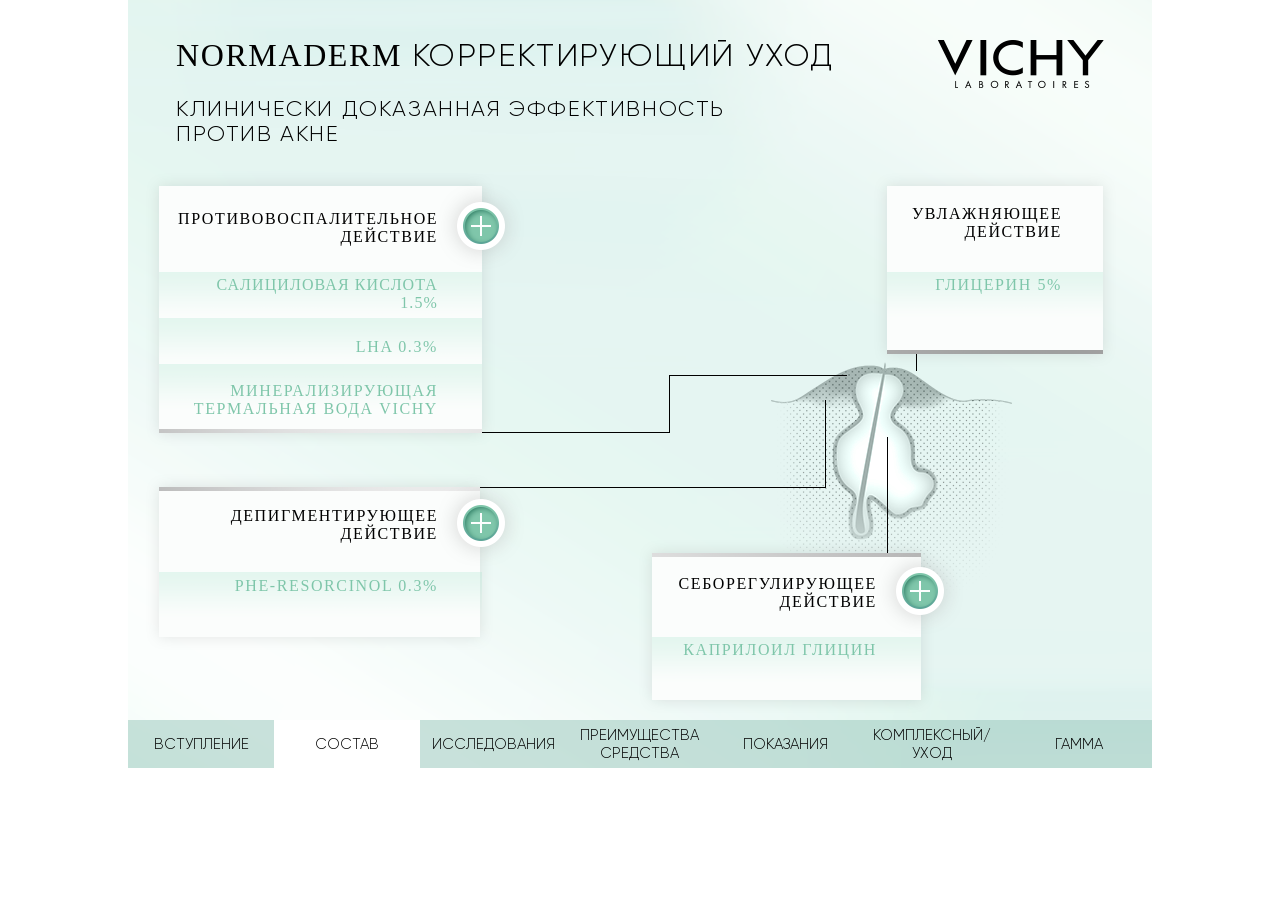
==== 02/index.html @ e15b3926 "slide1 & 2" ====
<!DOCTYPE html>
<html xmlns="http://www.w3.org/1999/xhtml">
<head>
    <meta charset="utf-8"/>
    <!--[if IE]>
    <script src="http://html5shiv.googlecode.com/svn/trunk/html5.js"></script><![endif]-->
    <title></title>
    <link rel="stylesheet" href="../css/style.css" type="text/css" media="screen, projection"/>
    <link rel="stylesheet" href="../css/animate.css" type="text/css" media="screen, projection"/>
    <!--[if lt IE 9]>
    <link href="css/ie8.css" rel="stylesheet" media="all"/> <![endif]-->
    <script type="text/javascript" src="../js/app.js"></script>
    <script type="text/javascript" src="../js/script.js"></script>
    <script type="text/javascript" src="../js/jquery-ui.min.css"></script>
</head>

<body>
<div id="page">
    <div class="main-m">
        <li><a href="javascript:changePage(1)"><span>вступление</span></a></li>
        <li class="ac"><a href="javascript:changePage(2)"><span>состав</span></a></li>
        <li><a href="javascript:changePage(3)"><span>исследования</span></a></li>
        <li><a href="javascript:changePage(4)"><span>преимущества<br>средства</span></a></li>
        <li><a href="javascript:changePage(5)"><span>показания</span></a></li>
        <li><a href="javascript:changePage(6)"><span>комплексный/<br>уход</span></a></li>
        <li><a href="javascript:changePage(7)"><span>гамма</span></a></li>
    </div>
    <div class="bb sld2">
        <div class="text1">
            <p><span class="bold32">NORMADERM </span><span class="light32">КОРРЕКТИРУЮЩИЙ УХОД</span></p>
            <p class="light22">КЛИНИЧЕСКИ ДОКАЗАННАЯ ЭФФЕКТИВНОСТЬ <br>ПРОТИВ АКНЕ​</p>
        </div>

        
        
        <ul class="list1">
            <li class="plus"></li>
            <li class="li1 bold16">ПРОТИВОВОСПАЛИТЕЛЬНОЕ<br>ДЕЙСТВИ​Е</li>
            <li class="li2 bold16 green">САЛИЦИЛОВАЯ КИСЛОТА 1.5%</li>
            <li class="li3 bold16 green">LHA 0.3%</li>
            <li class="li4 bold16 green">МИНЕРАЛИЗИРУЮЩАЯ<br>ТЕРМАЛЬНАЯ ВОДА VICHY</li>
        </ul>
        <div class="popup1">
            <ul class="popup-list">
                <li class="li1 light16">Ингибирует синтез <br>провоспалительных цитокинов​</li>
                <li class="li2 light16">Антибактериальное действие <br>на P.acnes​</li>
                <li class="li3 light16">Снижение продукцию <br>субстанции P​</li>
            </ul>
        </div>

        <ul class="list2">
            <li class="plus"></li>
            <li class="li1 bold16">ДЕПИГМЕНТИРУЮЩЕЕ<br>ДЕЙСТВИЕ</li>
            <li class="li2 bold16 green">PHE-RESORCINOL 0.3%</li>
        </ul>
        <div class="popup2">
            <ul class="popup-list">
                <li class="li1 light16">Ингибирует <br>тирозиназу​</li>
            </ul>
        </div>

        <ul class="list3">
            <li class="plus"></li>
            <li class="li1 bold16">СЕБОРЕГУЛИРУЮЩЕЕ<br>ДЕЙСТВИЕ</li>
            <li class="li2 bold16 green">КАПРИЛОИЛ ГЛИЦИН</li>
        </ul>
        <div class="popup3">
            <ul class="popup-list">
                <li class="li1 light16">Снижает экспрессию <br>5-альфа редуктазы</li>
            </ul>
        </div>

        <ul class="list4">
            <li class="li1 bold16">УВЛАЖНЯЮЩЕЕ<br>ДЕЙСТВИЕ​</li>
            <li class="li2 bold16 green">Глицерин 5%​</li>
        </ul>
    </div>
</div>
</body>
</html>
---- css/style.css ----
@charset "UTF-8";
html,
body,
div,
span,
applet,
object,
iframe,
h1,
h2,
h3,
h4,
h5,
h6,
p,
blockquote,
pre,
a,
abbr,
acronym,
address,
big,
cite,
code,
del,
dfn,
em,
img,
ins,
kbd,
q,
s,
samp,
small,
strike,
strong,
sub,
sup,
tt,
var,
b,
u,
i,
center,
dl,
dt,
dd,
ol,
ul,
li,
fieldset,
form,
label,
legend,
table,
caption,
tbody,
tfoot,
thead,
tr,
th,
td,
article,
aside,
canvas,
details,
embed,
figure,
figcaption,
footer,
header,
hgroup,
menu,
nav,
output,
ruby,
section,
summary,
time,
mark,
audio,
video {
  margin: 0;
  padding: 0;
  border: 0;
  vertical-align: baseline;
}
body,
html {
  height: 100%;
}
body a,
html a {
  text-decoration: none;
}
body input,
html input {
  -webkit-appearance: none;
}
img,
fieldset,
a img {
  border: none;
}
input[type="submit"],
button {
  cursor: pointer;
}
input[type="submit"]::-moz-focus-inner,
button::-moz-focus-inner {
  padding: 0;
  border: 0;
}
textarea {
  overflow: auto;
}
input,
button {
  margin: 0;
  padding: 0;
  border: 0;
}
input,
textarea,
select,
button,
h1,
h2,
h3,
h4,
h5,
h6,
a,
span,
a:focus {
  outline: none;
}
div {
  outline: none !important;
}
* {
  outline: none !important;
}
ul,
ol {
  list-style-type: none;
}
img {
  vertical-align: top;
}
li {
  list-style: none;
}
@media only screen and (min-device-width: 320px) and (max-device-width: 480px) {
  * {
    -webkit-text-size-adjust: none;
  }
}
table {
  border-spacing: 0;
  border-collapse: collapse;
  width: 100%;
}
.clear {
  clear: both;
}
@font-face {
  font-family: Gilroy;
  src: url("../shared/Gilroy-ExtraBold.eot");
  src: url("../shared/Gilroy-ExtraBold.eot?#iefix") format("embedded-opentype"), url("../shared/Gilroy-ExtraBold.woff") format("woff"), url("../shared/Gilroy-ExtraBold.ttf") format("truetype");
  font-weight: normal;
  font-style: normal;
  font-weight: 700;
}
@font-face {
  font-family: Gilroy;
  src: url("../shared/Gilroy-Light.eot");
  src: url("../shared/Gilroy-Light.eot?#iefix") format("embedded-opentype"), url("../shared/Gilroy-Light.woff") format("woff"), url("../shared/Gilroy-Light.ttf") format("truetype");
  font-weight: normal;
  font-style: normal;
  font-weight: 300;
}
body {
  font-family: Gilroy;
}
* {
  -webkit-backface-visibility: hidden;
  -webkit-tap-highlight-color: transparent;
}
#page {
  width: 1024px;
  height: 768px;
  margin: auto;
  position: relative;
  overflow: hidden;
}
.bb {
  position: absolute;
  top: 0;
  left: 0;
  width: 100%;
  height: 100%;
}
.bd,
.sld2 .mp2 .tt1,
.sld2 .mp8 .tt1,
.sld3 .mp1 .t1,
.sld3 .mp2 .t1,
.sld3 .mp3 .t1 {
  border-top: 1px solid #95d0f3;
  border-bottom: 1px solid #95d0f3;
  margin-top: -1px;
}
.main-m {
  position: absolute;
  bottom: 0;
  left: 0;
  right: 0;
  z-index: 1;
  background: rgba(149, 197, 185, 0.5);
  height: 48px;
  *zoom: 1;
}
.main-m:after {
  content: " ";
  display: table;
  clear: both;
}
.main-m li {
  float: left;
  width: 14.28%;
  text-align: center;
}
.main-m li:last-child {
  overflow: hidden;
  width: auto;
  float: none;
}
.main-m li a {
  display: block;
  color: #000000;
  font-family: Gilroy;
  font-size: 15px;
  font-weight: 300;
  text-transform: uppercase;
}
.main-m li a span {
  display: table-cell;
  width: 170px;
  vertical-align: middle;
  height: 48px;
}
.main-m li.ac a {
  background: #ffffff;
}
.bold48 {
  font-size: 48px;
  font-family: "Gilroy ExtraBold";
  letter-spacing: 7px;
}
.bold16 {
  font-size: 16px;
  font-family: "Gilroy ExtraBold";
}
.bold32 {
  font-size: 32px;
  font-family: "Gilroy ExtraBold";
}
.bold24 {
  font-size: 24px;
  font-family: "Gilroy ExtraBold";
}
.bold14 {
  font-size: 14px;
  font-family: "Gilroy ExtraBold";
}
.light18 {
  font-size: 18px;
}
.light20 {
  font-size: 20px;
}
.light22 {
  font-size: 22px;
}
.light24 {
  font-size: 24px;
}
.light28 {
  font-size: 28px;
}
.light32 {
  font-size: 32px;
}
.green {
  color: #7fc6aa;
}

.sld1 {
  background-image: url("../images/1/bg.jpg");
  }

  .sld1 .text1 {
    position: absolute;
    top: 455px;
    left: 518px;
  }
  .sld1 .text1 .light24 {
    margin-top: -6px;
    letter-spacing: 0.1em;
  }
  .sld1 .text1 .light20 {
    margin-top: 29px;
  }
  .sld1 .plus {
    background-image: url("../images/1/plus.png");
    height: 64px;
    width: 64px;
    cursor: pointer;
    position: absolute;
    top: 543px;
    left: 437px;
  }
  .sld1 .s1 {
    display: none;
    background-image: url("../images/1/bg2.jpg");
    z-index: 2;
    height: 100%;
    width: 100%;
    top: 0;
    left: 0;
  }
  .sld1 .s1 input[type=range] {
    position: relative;
    margin-left: 550px;
    margin-top: 380px;
    -webkit-appearance: none;
    width: 570px;
    border-radius: 30px;
    -webkit-transform: rotate(-90deg);
    -moz-transform: rotate(-90deg);
    transform: rotate(-90deg);
    overflow: hidden;
    background-image: linear-gradient(to left, #ffffff 0%, #ffffff 50%, #7cc7b6 60%, #7cc7b6 100%);
  }
  .sld1 .s1 input[type=range]:focus {
    outline: none;
  }
  .sld1 .s1 input[type=range]::-webkit-slider-runnable-track {
    width: 100%;
    height: 39px;
    cursor: pointer;
    box-shadow: 0px 0px 0px #000000;
    border-radius: 30px;
    border: 2px solid #bce3d8;
    box-shadow: 0 0 15px rgba(0, 0, 0, 0.2) inset;
  }
  .sld1 .s1 input[type=range]::-webkit-slider-thumb {
    position: relative;
    z-index: 10;
    /* box-shadow: 0 0 3px rgba(0, 0, 0, 0.4);
    border: 2px solid #bdbdbd; */
    height: 40px;
    width: 40px;
    border-radius: 25px;
    cursor: pointer;
    -webkit-appearance: none;
    margin-top: -2px;
    background-image: url('../images/1/handle.png');
    /* background: -moz-radial-gradient(center, ellipse cover, #ecd3c2 15%, #deae83 55%, #b77845 100%);
    background: -webkit-radial-gradient(center, ellipse cover, #ecd3c2 15%, #deae83 55%, #b77845 100%);
    background: radial-gradient(ellipse at center, #ecd3c2 15%, #deae83 55%, #deae83 100%); */
  }
  .sld1 .s1 .light18 {
    position: absolute;
    top: 90px;
    left: 50px;
    letter-spacing: 0.08em;
  }
  .sld1 .s1 .title1 {
    position: absolute;
    top: 100px;
    left: 50px;
    text-transform: uppercase;
  }
  .sld1 .s1 .title2 {
    display: none;
    position: absolute;
    top: 42px;
    left: 50px;
    letter-spacing: 0.08em;
  }
  .sld1 .s1 .title2 .light18 {
    position: static;
    margin: 0;
    margin-top: 12px;
  }
  .sld1 .s1 .list {
    position: absolute;
    top: 240px;
    left: 65px;
    width: 270px;
    text-transform: uppercase;
  }
  .sld1 .s1 .list .li1 {
    position: absolute;
    top: 5px;
    left: 0;
  }
  .sld1 .s1 .list .li2 {
    position: absolute;
    top: 165px;
    left: 0;
  }
  .sld1 .s1 .list .li3 {
    position: absolute;
    top: 345px;
    left: 0;
  }
  .sld1 .s1 .x {
    background-image: url("../images/1/x.png");
    height: 101px;
    width: 100px;
    cursor: pointer;
    top: 88px;
    right: 20px;
    position: absolute;
  }

  .sld1 .s1 .scale {
    position: absolute;
    top: 128px;
    right: 139px;
    width: 74px;
    height: 535px;
    background-image: url('../images/1/scale.png');
  }

  .sld1 .s1 .lotion {
    display: none;
    position: absolute;
    bottom: 0;
    right: 0;
    width: 454px;
    height: 600px;
    background-image: url('../images/1/lotion.png');
  }

.sld2 {
  background-image: url("../images/2/bg.jpg");
  position: relative;
  letter-spacing: 0.1em;
  }

  .sld2 .text1 {
    position: absolute;
    top: 37px;
    left: 48px;
  }
  .sld2 .text1 .light22 {
    margin-top: 22px;
  }
  .sld2 ul {
    position: absolute;
    z-index: 1;
  }
  .sld2 ul > li {
    text-align: right;
    text-transform: uppercase;
  }
  .sld2 .list1 {
    top: 210px;
    left: 50px;
    width: 260px;
  }
  .sld2 .list1 .li2 {
    margin-top: 30px;
    letter-spacing: 1.1px;
  }
  .sld2 .list1 .li3 {
    margin-top: 26px;
  }
  .sld2 .list1 .li4 {
    margin-top: 26px;
  }
  .sld2 .plus {
    position: absolute;
    width: 92px;
    height: 92px;
    background-image: url('../images/2/plus.png');
    top: -30px;
    right: -89px;
    cursor: pointer;
  }
  .sld2 .popup1 {
    display: none;
    position: absolute;
    top: 173px;
    left: 18px;
    width: 701px;
    height: 273px;
    z-index: 0;
    background-image: url('../images/2/popup1.png');
  }
  .sld2 .popup-list {
    position: absolute;
    letter-spacing: 0;
  }
  .sld2 .popup-list > li {
    text-transform: none;
    text-align: left;
  }
  .sld2 .popup1 .popup-list {
    top: 102px;
    right: 155px;
  }
  .sld2 .popup1 .popup-list .li1 {
    margin-bottom: 8px;
  }
  .sld2 .popup1 .popup-list .li2 {
    margin-bottom: 8px;
  }
  .sld2 .list2 {
    top: 507px;
    left: 50px;
    width: 260px;
  }
  .sld2 .list2 .li2 {
    margin-top: 34px;
  }
  .sld2 .popup2 {
    display: none;
    position: absolute;
    top: 475px;
    left: 18px;
    width: 497px;
    height: 176px;
    z-index: 0;
    background-image: url('../images/2/popup2.png');
  }
  .sld2 .popup2 .popup-list {
    position: absolute;
    top: 102px;
    right: 100px;
  }
  .sld2 .list3 {
    top: 575px;
    right: 275px;
    width: 235px;
  }
  .sld2 .list3 .li1 {
    margin-bottom: 30px;
  }
  .sld2 .popup3 {
    display: none;
    position: absolute;
    top: 540px;
    right: 19px;
    width: 494px;
    height: 173px;
    z-index: 0;
    background-image: url('../images/2/popup3.png');
  }
  .sld2 .popup3 .popup-list {
    position: absolute;
    top: 102px;
    right: 74px;
  }
  .sld2 .list4 {
    top: 205px;
    right: 90px;
  }
  .sld2 .list4 .li1 {
    margin-bottom: 35px;
  }
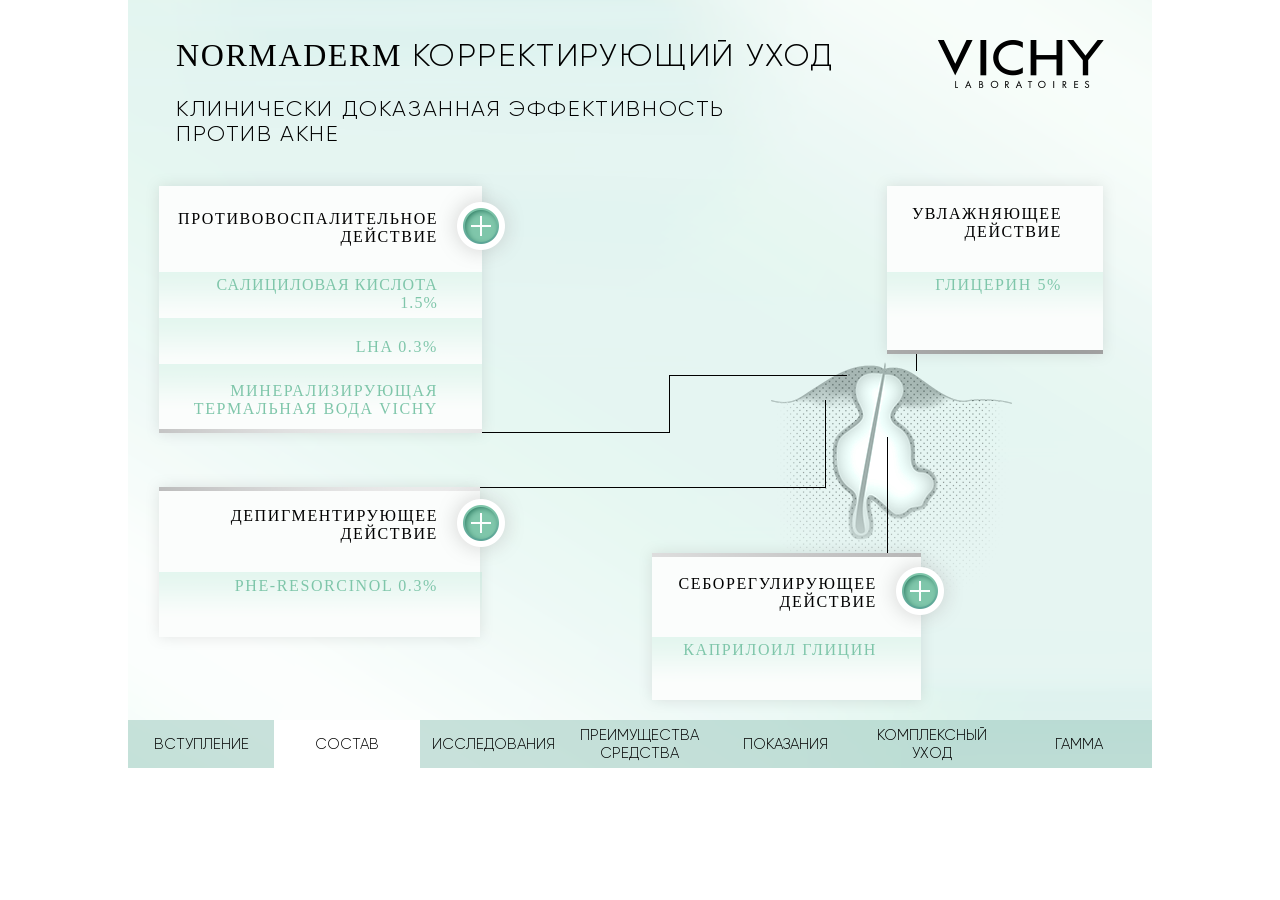
==== commit 5c47e0fb: "ready" ====
--- a/02/index.html
+++ b/02/index.html
@@ -2,16 +2,11 @@
 <html xmlns="http://www.w3.org/1999/xhtml">
 <head>
     <meta charset="utf-8"/>
-    <!--[if IE]>
-    <script src="http://html5shiv.googlecode.com/svn/trunk/html5.js"></script><![endif]-->
     <title></title>
     <link rel="stylesheet" href="../css/style.css" type="text/css" media="screen, projection"/>
     <link rel="stylesheet" href="../css/animate.css" type="text/css" media="screen, projection"/>
-    <!--[if lt IE 9]>
-    <link href="css/ie8.css" rel="stylesheet" media="all"/> <![endif]-->
     <script type="text/javascript" src="../js/app.js"></script>
     <script type="text/javascript" src="../js/script.js"></script>
-    <script type="text/javascript" src="../js/jquery-ui.min.css"></script>
 </head>
 
 <body>
@@ -22,7 +17,7 @@
         <li><a href="javascript:changePage(3)"><span>исследования</span></a></li>
         <li><a href="javascript:changePage(4)"><span>преимущества<br>средства</span></a></li>
         <li><a href="javascript:changePage(5)"><span>показания</span></a></li>
-        <li><a href="javascript:changePage(6)"><span>комплексный/<br>уход</span></a></li>
+        <li><a href="javascript:changePage(6)"><span>комплексный<br>уход</span></a></li>
         <li><a href="javascript:changePage(7)"><span>гамма</span></a></li>
     </div>
     <div class="bb sld2">
--- a/css/style.css
+++ b/css/style.css
@@ -201,16 +201,6 @@
   width: 100%;
   height: 100%;
 }
-.bd,
-.sld2 .mp2 .tt1,
-.sld2 .mp8 .tt1,
-.sld3 .mp1 .t1,
-.sld3 .mp2 .t1,
-.sld3 .mp3 .t1 {
-  border-top: 1px solid #95d0f3;
-  border-bottom: 1px solid #95d0f3;
-  margin-top: -1px;
-}
 .main-m {
   position: absolute;
   bottom: 0;
@@ -253,15 +243,14 @@
 .main-m li.ac a {
   background: #ffffff;
 }
-.bold48 {
-  font-size: 48px;
-  font-family: "Gilroy ExtraBold";
-  letter-spacing: 7px;
-}
 .bold16 {
   font-size: 16px;
   font-family: "Gilroy ExtraBold";
 }
+.bold18 {
+  font-size: 18px;
+  font-family: "Gilroy ExtraBold";
+}
 .bold32 {
   font-size: 32px;
   font-family: "Gilroy ExtraBold";
@@ -274,6 +263,13 @@
   font-size: 14px;
   font-family: "Gilroy ExtraBold";
 }
+.bold22 {
+  font-size: 22px;
+  font-family: "Gilroy ExtraBold";
+}
+.light16 {
+  font-size: 16px;
+}
 .light18 {
   font-size: 18px;
 }
@@ -295,6 +291,28 @@
 .green {
   color: #7fc6aa;
 }
+.violet {
+  color: #959595;
+}
+.grey {
+  color: #74c3b0;
+}
+.blue {
+  color: #007982;
+}
+.l-gold {
+  color: #f4c087;
+}
+.x,
+.pr-x {
+  height: 101px;
+  width: 100px;
+  cursor: pointer;
+}
+.arrow {
+  font-size: 32px;
+  color: #007982;
+}
 
 .sld1 {
   background-image: url("../images/1/bg.jpg");
@@ -304,13 +322,16 @@
     position: absolute;
     top: 455px;
     left: 518px;
+    text-transform: uppercase;
   }
   .sld1 .text1 .light24 {
     margin-top: -6px;
     letter-spacing: 0.1em;
   }
   .sld1 .text1 .light20 {
-    margin-top: 29px;
+    margin-top: 25px;
+    white-space: nowrap;
+    text-transform: none;
   }
   .sld1 .plus {
     background-image: url("../images/1/plus.png");
@@ -358,8 +379,6 @@
   .sld1 .s1 input[type=range]::-webkit-slider-thumb {
     position: relative;
     z-index: 10;
-    /* box-shadow: 0 0 3px rgba(0, 0, 0, 0.4);
-    border: 2px solid #bdbdbd; */
     height: 40px;
     width: 40px;
     border-radius: 25px;
@@ -367,9 +386,6 @@
     -webkit-appearance: none;
     margin-top: -2px;
     background-image: url('../images/1/handle.png');
-    /* background: -moz-radial-gradient(center, ellipse cover, #ecd3c2 15%, #deae83 55%, #b77845 100%);
-    background: -webkit-radial-gradient(center, ellipse cover, #ecd3c2 15%, #deae83 55%, #b77845 100%);
-    background: radial-gradient(ellipse at center, #ecd3c2 15%, #deae83 55%, #deae83 100%); */
   }
   .sld1 .s1 .light18 {
     position: absolute;
@@ -456,6 +472,7 @@
     position: absolute;
     top: 37px;
     left: 48px;
+    text-transform: uppercase;
   }
   .sld2 .text1 .light22 {
     margin-top: 22px;
@@ -572,4 +589,2246 @@
   }
   .sld2 .list4 .li1 {
     margin-bottom: 35px;
-  }+  }
+
+.sld3 .s0 {
+  position: relative;
+  width: 100%;
+  height: 100%;
+  background-image: url('../images/3/bg1.jpg');
+}
+
+  .sld3 .text1,
+  .sld4 .text1,
+  .sld5 .text1,
+  .sld6 .text1,
+  .sld7 .text1 {
+    position: absolute;
+    top: 37px;
+    left: 48px;
+    text-transform: uppercase;
+    letter-spacing: 0.1em;
+  }
+  .sld3 .s0 .text1 .light22,
+  .sld3 .s1 .text1 .light22,
+  .sld3 .s1-1 .text1 .light22,
+  .sld3 .s2 .text1 .light22,
+  .sld3 .s2-1 .text1 .light22,
+  .sld3 .s3 .text1 .light22,
+  .sld3 .s3-1 .text1 .light22,
+  .sld3 .s3-2 .text1 .light22,
+  .sld3 .s3-3 .text1 .light22,
+  .sld3 .s3-4 .text1 .light22,
+  .sld3 .s4 .text1 .light22,
+  .sld4 .s0 .text1 .light22,
+  .sld5 .s0 .text1 .light22,
+  .sld6 .text1 .light22,
+  .sld7 .text1 .light22 {
+    color: #565656;
+  }
+  
+  .sld3 .s0 .text1 .light22,
+  .sld3 .s3 .text1 .light22,
+  .sld3 .s3-1 .text1 .light22,
+  .sld3 .s3-2 .text1 .light22,
+  .sld3 .s3-3 .text1 .light22,
+  .sld3 .s3-4 .text1 .light22,
+  .sld3 .s4 .text1 .light22,
+  .sld3 .s5 .text1 .light22,
+  .sld4 .s0 .text1 .light22,
+  .sld5 .s0 .text1 .light22,
+  .sld6 .s0 .text1 .light22,
+  .sld7 .s0 .text1 .light22 {
+    margin-top: 16px;
+  }
+  .sld3 .s0 .button {
+    position: absolute;
+    top: 180px;
+    width: 439px;
+    height: 90px;
+    text-transform: uppercase;
+    text-align: center;
+    vertical-align: middle;
+    background-image: url('../images/3/white-btn.png');
+    cursor: pointer;
+  }
+  .sld3 .s0 .button .bold22 {
+    margin-top: 32px;
+  }
+  .sld3 .s0 .button-c {
+    left: 35px;
+  }
+  .sld3 .s0 .button-m {
+    left: 508px;
+  }
+  .sld3 .s0 .block {
+    position: absolute;
+    text-align: center;
+  }
+  .sld3 .s0 .block .title {
+    letter-spacing: 0.1em;
+    text-transform: uppercase;
+  }
+  .sld3 .s0 .block .bl-item {
+    position: absolute;
+    top: 55px;
+    font-size: 12px;
+    width: 130px;
+  }
+  .sld3 .s0 .block .bl-item .plus{
+    position: absolute;
+    top: 80px;
+    left: 37px;
+    width: 52px;
+    height: 52px;
+    background-image: url('../images/3/plus.png');
+    cursor: pointer;
+  }
+  .sld3 .s0 .block-1 {
+    top: 285px;
+    left: 115px;
+  }
+  .sld3 .s0 .block .bl-item-left{
+    left: 3px;
+  }
+  .sld3 .s0 .block .bl-item-right{
+    right: 12px;
+  }
+  .sld3 .s0 .block .bl-item-center{
+    top: 52px;
+    left: 76px;
+  }
+  .sld3 .s0 .block-2 {
+    top: 495px;
+    left: 115px;
+  }
+  .sld3 .s0 .block-3 {
+    top: 285px;
+    left: 600px;
+  }
+  .sld3 .s0 .block-3 .bl-item .plus {
+    top: -8px;
+    left: 20px;
+  }
+  .sld3 .s0 .lotion {
+    /* display: none; */
+    position: absolute;
+    bottom: 0;
+    right: 120px;
+    width: 357px;
+    height: 383px;
+    background-image: url('../images/3/lotion.png');
+    animation-duration: 1.5s;
+  }
+
+
+  .sld3 .s1 {
+    display: none;
+    background-image: url('../images/3/bg2.jpg');
+  }
+
+  .sld3 .s1 .button,
+  .sld3 .s2 .button {
+    position: absolute;
+    top: 180px;
+    width: 488px;
+    height: 98px;
+    text-transform: uppercase;
+    text-align: center;
+    letter-spacing: 0.05em;
+    cursor: pointer;
+  }
+  .sld3 .s1 .button .light18,
+  .sld3 .s2 .button .light18 {
+    margin-top: 38px;
+  }
+  .sld3 .s1 .button-on {
+    left: 34px;
+    background-image: url('../images/3/btn-on.png');
+  }
+  .sld3 .s1 .button-off {
+    left: 500px;
+    background-image: url('../images/3/btn-off.png');
+  }
+  .sld3 .s1 .x,
+  .sld3 .s2 .x {
+    position: absolute;
+    top: 90px;
+    right: 20px;
+    width: 100px;
+    height: 101px;
+    background-image: url('../images/3/x.png');
+    cursor: pointer;
+  }
+  .sld3 .s1 .scale,
+  .sld3 .s2 .scale {
+    position: absolute;
+    top: 285px;
+    left: 78px;
+    width: 898px;
+    height: 349px;
+    background-image: url('../images/3/scale.png');
+  }
+  .sld3 .s1 .scale-sub,
+  .sld3 .s2 .scale-sub {
+    position: absolute;
+    left: -20px;
+    top: 445px;
+    transform: rotate(-90deg);
+  }
+  .sld3 .s1 .scale-sub {
+    left: -32px;
+  }
+  .sld3 .s1 .graph,
+  .sld3 .s2 .graph {
+    position: absolute;
+    top: 337px;
+    width: 220px;
+    height: 326px;
+  }
+  .sld3 .s1 .graph .rect-full,
+  .sld3 .s2 .graph .rect-full {
+    position: absolute;
+    top: 0;
+    left: 0;
+    width: 58px;
+    height: 288px;
+  }
+  .sld3 .s1 .graph .gr-item,
+  .sld3 .s2 .graph .gr-item {
+    position: absolute;
+    top: 0;
+    left: 67px;
+    width: 58px;
+    height: 100%;
+  }
+  .sld3 .s1 .graph .col,
+  .sld3 .s2 .graph .col {
+    position: absolute;
+    top: 0;
+    left: 0;
+    width: 15px;
+    margin-left: 21px;
+    background-size: 100% 100%;
+    
+  }
+  .sld3 .s1 .graph .gr-item .col-e,
+  .sld3 .s2 .graph .gr-item .col-e,
+  .sld3 .s3-1 .table .graph .gr-item .col-e {
+    height: 0px;
+  }
+  .sld3 .s1 .graph .rect,
+  .sld3 .s2 .graph .rect {
+    position: absolute;
+    bottom: 38px;
+    left: 0;
+    width: 58px;
+    background-size: 100% 100%;
+  }
+  .sld3 .s1 .graph .gr-item .rect-f,
+  .sld3 .s2 .graph .gr-item .rect-f {
+    height: 288px;
+  }
+  .sld3 .s1 .graph .number,
+  .sld3 .s2 .graph .number {
+    position: absolute;
+    font-size: 56px;
+  }
+  .sld3 .s1 .graph .number span,
+  .sld3 .s2 .graph .number span {
+    font-size: 32px;
+  }
+  .sld3 .s1 .graph .subtitle,
+  .sld3 .s2 .graph .subtitle {
+    position: absolute;
+    bottom: 0;
+    left: 30px;
+  }
+  .sld3 .s1 .graph-1,
+  .sld3 .s2 .graph-1 {
+    left: 187px;
+  }
+  .sld3 .s1 .graph-1 .rect-full,
+  .sld3 .s2 .graph-1 .rect-full {
+    background-image: url('../images/3/rect-violet.png');
+  }
+  .sld3 .s1 .graph-1 .col-1 {
+    height: 193px;
+    transition: 1s;
+    background-image: url('../images/3/col-violet.png');
+  }
+  .sld3 .s1 .graph-1 .rect-1 {
+    height: 95px;
+    transition: 1s;
+    background-image: url('../images/3/rect-violet.png');
+  }
+  .sld3 .s1 .graph-1 .number {
+    top: 63px;
+    right: 0;
+  }
+  .sld3 .s1 .graph-2,
+  .sld3 .s2 .graph-2 {
+    left: 480px;
+  }
+  .sld3 .s1 .graph-2 .rect-full,
+  .sld3 .s2 .graph-2 .rect-full {
+    background-image: url('../images/3/rect-grey.png');
+  }
+  .sld3 .s1 .graph-2 .col-2 {
+    height: 215px;
+    transition: 1s;
+    background-image: url('../images/3/col-grey.png');
+  }
+  .sld3 .s1 .graph-2 .rect-2 {
+    height: 73px;
+    transition: 1s;
+    background-image: url('../images/3/rect-grey.png');
+  }
+  .sld3 .s1 .graph-2 .number {
+    top: 75px;
+    right: 12px;
+  }
+  .sld3 .s1 .graph-3,
+  .sld3 .s2 .graph-3 {
+    left: 732px;
+  }
+  .sld3 .s1 .graph-3 .rect-full,
+  .sld3 .s2 .graph-3 .rect-full {
+    background-image: url('../images/3/rect-blue.png');
+  }
+  .sld3 .s1 .graph-3 .col-3 {
+    height: 203px;
+    transition: 1s;
+    background-image: url('../images/3/col-blue.png');
+  }
+  .sld3 .s1 .graph-3 .rect-3 {
+    height: 85px;
+    transition: 1s;
+    background-image: url('../images/3/rect-blue.png');
+  }
+  .sld3 .s1 .graph-3 .number {
+    top: 74px;
+    right: 10px;
+  }
+  .sld3 .p {
+    position: absolute;
+    top: 256px;
+    right: 18px;
+    width: 100px;
+    height: 101px;
+    background-image: url('../images/3/p.png');
+    z-index: 2;
+    cursor: pointer;
+  }
+  .sld3 .loupe {
+    position: absolute;
+    top: 300px;
+    right: 70px;
+    width: 522px;
+    height: 340px;
+    border: 2px solid #74c3b0;
+    z-index: 1;
+  }
+  .sld3 .sub {
+    position: absolute;
+    top: 605px;
+    left: 875px;
+  }
+
+  .sld3 .protocol {
+    display: none;
+    position: absolute;
+    left: 0;
+    top: 0;
+    width: 100%;
+    height: 720px;
+    z-index: 100;
+    background-color: rgba(255, 255, 255, 0.6);
+  }
+  .sld3 .protocol .popup {
+    position: absolute;
+    left: 48px;
+    top: 97px;
+    width: 928px;
+    height: 599px;
+    background-image: url('../images/3/bgp.png');
+  }
+  .sld3 .protocol .text1 {
+    color: #707a78;
+  }
+  .sld3 .protocol .text2 {
+    position: absolute;
+    top: 18px;
+    left: 24px;
+  }
+  .sld3 .protocol .text2 .title {
+    margin-bottom: 35px;
+  }
+  .sld3 .protocol .text2 .row {
+    margin-bottom: 8px;
+  }
+  .sld3 .protocol .group {
+    position: absolute;
+    left: 80px;
+    width: 725px;
+    height: 103px;
+  }
+  .sld3 .protocol .group .name {
+    letter-spacing: 0.1em;
+  }
+  .sld3 .protocol .group .meds {
+    position: absolute;
+    top: 2px;
+    left: 160px;
+  }
+  .sld3 .protocol .group .meds-2 {
+    top: 35px;
+  }
+  .sld3 .protocol .group .time {
+    position: absolute;
+    font-size: 14px;
+    white-space: nowrap;
+    top: 2px;
+    left: 570px;
+  }
+  .sld3 .protocol .group .time-2 {
+    top: 35px;
+  }
+  .sld3 .protocol .group-a {
+    top: 293px;
+  }
+  .sld3 .protocol .group-b {
+    top: 397px;
+  }
+  .sld3 .protocol .group-c {
+    top: 500px;
+  }
+  .sld3 .protocol .pr-x {
+    position: absolute;
+    top: -10px;
+    right: 0px;
+    background-image: url("../images/3/x.png");
+  }
+  .sld3 .protocol .bottle {
+    position: absolute;
+    top: -6px;
+    right: -75px;
+    width: 26px;
+    height: 88px;
+    background-image: url('../images/3/bottle.png');
+  }
+
+
+  .sld3 .s2 {
+    display: none;
+    background-image: url('../images/3/bg2-2.jpg');
+  }
+  .sld3 .s2 .button-off {
+    left: 34px;
+    background-image: url('../images/3/btn-off.png');
+  }
+  .sld3 .s2 .button-on {
+    left: 500px;
+    background-image: url('../images/3/btn-on.png');
+  }
+  .sld3 .s2 .graph-1 {
+    top: 383px;
+    height: 280px;
+  }
+  .sld3 .s2 .graph-1 .col-1 {
+    height: 122px;
+    transition: 1s;
+    background-image: url('../images/3/col-violet.png');
+  }
+  .sld3 .s2 .graph-1 .rect-full {
+    height: 242px;
+  }
+  .sld3 .s2 .graph-1 .gr-item .rect-f {
+    height: 244px;
+  }
+  .sld3 .s2 .graph-1 .rect-1 {
+    height: 121px;
+    transition: 1s;
+    background-image: url('../images/3/rect-violet.png');
+  }
+  .sld3 .s2 .graph-1 .number {
+    top: 27px;
+    right: 0;
+  }
+  .sld3 .s2 .graph-2 .col-2 {
+    height: 192px;
+    transition: 1s;
+    background-image: url('../images/3/col-grey.png');
+  }
+  .sld3 .s2 .graph-2 .rect-2 {
+    height: 96px;
+    transition: 1s;
+    background-image: url('../images/3/rect-grey.png');
+  }
+  .sld3 .s2 .graph-2 .number {
+    top: 66px;
+    right: 4px;
+  }
+  .sld3 .s2 .graph-3 .col-3 {
+    height: 179px;
+    transition: 1s;
+    background-image: url('../images/3/col-blue.png');
+  }
+  .sld3 .s2 .graph-3 .rect-3 {
+    height: 109px;
+    transition: 1s;
+    background-image: url('../images/3/rect-blue.png');
+  }
+  .sld3 .s2 .graph-3 .number {
+    top: 64px;
+    right: 2px;
+  }
+
+  .sld3 .s3 {
+    display: none;
+    background-image: url('../images/3/bg3.jpg');
+  } 
+  .sld3 .s3 .block {
+    position: absolute;
+    left: 48px;
+    width: 928px;
+    height: 62px;
+  }
+  .sld3 .s3 .arrow {
+    position: absolute;
+    top: 12px;
+    left: 20px;
+  }
+  .sld3 .s3 .ttl {
+    position: absolute;
+    top: 20px;
+    left: 60px;
+  }
+  .sld3 .s3 .descr {
+    position: absolute;
+    top: 22px;
+    left: 380px;
+  }
+  .sld3 .s3 .plus {
+    position: absolute;
+    top: -15px;
+    right: -21px;
+    width: 92px;
+    height: 92px;
+    background-image: url('../images/3/plus-inv.png');
+    cursor: pointer;
+  }
+  .sld3 .s3 .block-1 {
+    top: 317px;
+  }
+  .sld3 .s3 .block-2 {
+    top: 389px;
+  }
+  .sld3 .s3 .block-3 {
+    top: 461px;
+  }
+  .sld3 .s3 .x,
+  .sld3 .s3-1 .x,
+  .sld3 .s3-2 .x,
+  .sld3 .s3-3 .x {
+    position: absolute;
+    top: 155px;
+    right: 24px;
+    background-image: url("../images/3/x.png");
+  }
+  .sld3 .s3 .p {
+    top: 605px;
+    right: 21px;
+  }
+
+
+  .sld3 .s3-1 {
+    display: none;
+    background-image: url('../images/3/bg3-1.jpg');
+  }
+  .sld3 .s3-1 .head {
+    position: absolute;
+    top: 215px;
+    left: 0;
+    width: 100%;
+    height: 20px;
+  }
+  .sld3 .s3-1 .title {
+    position: absolute;
+    top: 0;
+  }
+  .sld3 .s3-1 .title-1 {
+    left: 235px;
+  }
+  .sld3 .s3-1 .title-2 {
+    left: 660px;
+  }
+  .sld3 .s3-1 .table {
+    position: absolute;
+    top: 255px;
+  }
+  .sld3 .s3-1 .table-left {
+    left: 48px;
+    width: 455px;
+    height: 349px;
+    background-image: url('../images/3/scale1.png');
+  }
+  .sld3 .s3-1 .table-right {
+    left: 505px;
+    width: 467px;
+    height: 343px;
+    background-image: url('../images/3/scale2.png');
+  }
+  .sld3 .s3-1 .table .graph {
+    position: absolute;
+    top: 3px;
+    width: 105px;
+    height: 100%;
+  }
+  .sld3 .s3-1 .table-left .graph-1 {
+    left: 52px;
+  }
+  .sld3 .s3-1 .table-left .graph-2 {
+    left: 169px;
+  }
+  .sld3 .s3-1 .table-left .graph-3 {
+    left: 284px;
+  }
+  .sld3 .s3-1 .graph .gr-item {
+    position: absolute;
+    bottom: 20px;
+    width: 32px;
+    height: 100%;
+  }
+  .sld3 .s3-1 .graph .gr-item-0,
+  .sld3 .s3-1 .graph .gr-item-2,
+  .sld3 .s3-1 .graph .gr-item-4 {
+    left: 0;
+  }
+  .sld3 .s3-1 .graph .gr-item-1,
+  .sld3 .s3-1 .graph .gr-item-3,
+  .sld3 .s3-1 .graph .gr-item-5 {
+    left: 55px;
+  }
+  .sld3 .s3-1 .table .graph .rect {
+    position: absolute;
+    bottom: 0;
+    left: 0;
+    width: 32px;
+    background-size: 100% 100%;
+  }
+  .sld3 .s3-1 .table .graph-1 .rect {
+    background-image: url('../images/3/rect-violet.png');
+  }
+  .sld3 .s3-1 .table .graph-2 .rect {
+    background-image: url('../images/3/rect-grey.png');
+  }
+  .sld3 .s3-1 .table .graph-3 .rect {
+    background-image: url('../images/3/rect-blue.png');
+  }
+  .sld3 .s3-1 .table .graph .col {
+    position: absolute;
+    top: 0;
+    left: 0;
+    width: 15px;
+    margin-left: 7px;
+    /* background-size: 100% 100%; */
+    background-position: 0 0;
+  }
+  .sld3 .s3-1 .table .graph-1 .col {
+    background-image: url('../images/3/col-violet.png');
+  }
+  .sld3 .s3-1 .table .graph-2 .col {
+    background-image: url('../images/3/col-grey.png');
+  }
+  .sld3 .s3-1 .table .graph-3 .col {
+    background-image: url('../images/3/col-blue.png');
+  }
+  
+  .sld3 .s3-1 .table-left .graph-1 .gr-item-0 .rect-0 {
+    height: 267px;
+    transition: 1s;
+  }
+  .sld3 .s3-1 .table-left .graph-1 .gr-item-0,
+  .sld3 .s3-1 .table-left .graph-1 .gr-item-0 .rect-f {
+    height: 288px;
+  }
+  
+  .sld3 .s3-1 .table-left .graph-1 .gr-item-1 .rect-1 {
+    height: 201px;
+    transition: 1s;
+  }
+  .sld3 .s3-1 .table-left .graph-1 .gr-item-1,
+  .sld3 .s3-1 .table-left .graph-1 .gr-item-1 .rect-f {
+    height: 233px;
+  }
+  
+  .sld3 .s3-1 .table-left .graph-2 .gr-item-2 .rect-2 {
+    height: 279px;
+    transition: 1s;
+  }
+  .sld3 .s3-1 .table-left .graph-2 .gr-item-2,
+  .sld3 .s3-1 .table-left .graph-2 .gr-item-2 .rect-f {
+    height: 293px;
+  }
+  
+  .sld3 .s3-1 .table-left .graph-2 .gr-item-3 .rect-3 {
+    height: 183px;
+    transition: 1s;
+  }
+  .sld3 .s3-1 .table-left .graph-2 .gr-item-3,
+  .sld3 .s3-1 .table-left .graph-2 .gr-item-3 .rect-f {
+    height: 221px;
+  }
+  
+  .sld3 .s3-1 .table-left .graph-3 .gr-item-4 .rect-4 {
+    height: 279px;
+    transition: 1s;
+  }
+  .sld3 .s3-1 .table-left .graph-3 .gr-item-4,
+  .sld3 .s3-1 .table-left .graph-3 .gr-item-4 .rect-f {
+    height: 303px;
+  }
+  .sld3 .s3-1 .table-left .graph-3 .gr-item-5 .rect-5 {
+    height: 183px;
+    transition: 1s;
+  }
+  .sld3 .s3-1 .table-left .graph-3 .gr-item-5,
+  .sld3 .s3-1 .table-left .graph-3 .gr-item-5 .rect-f {
+    height: 207px;
+  }
+  .sld3 .s3-1 .table-left .graph-1 .gr-item-0 .col-0 {
+    height: 22px;
+    transition: 1s;
+  }
+  .sld3 .s3-1 .table-left .graph-1 .gr-item-1 .col-1 {
+    height: 33px;
+    transition: 1s;
+  }
+  .sld3 .s3-1 .table-left .graph-2 .gr-item-2 .col-2 {
+    height: 15px;
+    transition: 1s;
+  }
+  .sld3 .s3-1 .table-left .graph-2 .gr-item-3 .col-3 {
+    height: 39px;
+    transition: 1s;
+  }
+  .sld3 .s3-1 .table-left .graph-3 .gr-item-4 .col-4 {
+    height: 24px;
+    transition: 1s;
+  }
+  .sld3 .s3-1 .table-left .graph-3 .gr-item-5 .col-5 {
+    height: 24px;
+    transition: 1s;
+  }
+  .sld3 .s3-1 .table .graph .gr-item .col-e {
+    height: 0px;
+  }
+  .sld3 .s3-1 .graph .number,
+  .sld3 .s3-1 .graph .number {
+    position: absolute;
+    font-size: 32px;
+    left: 37px;
+    top: 56px;
+  }
+  .sld3 .s3-1 .graph .number span,
+  .sld3 .s3-1 .graph .number span {
+    font-size: 24px;
+  }
+  .sld3 .s3-1 .graph .subtitle,
+  .sld3 .s3-1 .graph .subtitle {
+    position: absolute;
+    bottom: -33px;
+    left: 5px;
+  }
+  .sld3 .s3-1 .table-left .sub {
+    position: absolute;
+    top: auto;
+    left: auto;
+    bottom: 12px;
+    right: -6px;
+  }
+  .sld3 .s3-1 .table .loupe {
+    position: absolute;
+    top: 0px;
+    right: 68px;
+    width: 228px;
+    height: 354px;
+  }
+  .sld3 .s3-1 .table-right .graph-1 {
+    left: 67px;
+  }
+  .sld3 .s3-1 .table-right .graph-2 {
+    left: 184px;
+  }
+  .sld3 .s3-1 .table-right .graph-3 {
+    left: 299px;
+  }
+  .sld3 .s3-1 .table-right .graph-1 .gr-item-0 .rect-0 {
+    height: 128px;
+    transition: 1s;
+  }
+  .sld3 .s3-1 .table-right .graph-1 .gr-item-0,
+  .sld3 .s3-1 .table-right .graph-1 .gr-item-0 .rect-f {
+    height: 265px;
+  }
+  
+  .sld3 .s3-1 .table-right .graph-1 .gr-item-1 .rect-1 {
+    height: 95px;
+    transition: 1s;
+  }
+  .sld3 .s3-1 .table-right .graph-1 .gr-item-1,
+  .sld3 .s3-1 .table-right .graph-1 .gr-item-1 .rect-f {
+    height: 162px;
+  }
+  
+  .sld3 .s3-1 .table-right .graph-2 .gr-item-2 .rect-2 {
+    height: 128px;
+    transition: 1s;
+  }
+  .sld3 .s3-1 .table-right .graph-2 .gr-item-2,
+  .sld3 .s3-1 .table-right .graph-2 .gr-item-2 .rect-f {
+    height: 169px;
+  }
+  
+  .sld3 .s3-1 .table-right .graph-2 .gr-item-3 .rect-3 {
+    height: 81px;
+    transition: 1s;
+  }
+  .sld3 .s3-1 .table-right .graph-2 .gr-item-3,
+  .sld3 .s3-1 .table-right .graph-2 .gr-item-3 .rect-f {
+    height: 128px;
+  }
+  
+  .sld3 .s3-1 .table-right .graph-3 .gr-item-4 .rect-4 {
+    height: 128px;
+    transition: 1s;
+  }
+  .sld3 .s3-1 .table-right .graph-3 .gr-item-4,
+  .sld3 .s3-1 .table-right .graph-3 .gr-item-4 .rect-f {
+    height: 167px;
+  }
+  .sld3 .s3-1 .table-right .graph-3 .gr-item-5 .rect-5 {
+    height: 81px;
+    transition: 1s;
+  }
+  .sld3 .s3-1 .table-right .graph-3 .gr-item-5,
+  .sld3 .s3-1 .table-right .graph-3 .gr-item-5 .rect-f {
+    height: 123px;
+  }
+  .sld3 .s3-1 .table-right .graph-1 .gr-item-0 .col-0 {
+    height: 137px;
+    transition: 1s;
+  }
+  .sld3 .s3-1 .table-right .graph-1 .gr-item-1 .col-1 {
+    height: 67px;
+    transition: 1s;
+  }
+  .sld3 .s3-1 .table-right .graph-2 .gr-item-2 .col-2 {
+    height: 42px;
+    transition: 1s;
+  }
+  .sld3 .s3-1 .table-right .graph-2 .gr-item-3 .col-3 {
+    height: 47px;
+    transition: 1s;
+  }
+  .sld3 .s3-1 .table-right .graph-3 .gr-item-4 .col-4 {
+    height: 39px;
+    transition: 1s;
+  }
+  .sld3 .s3-1 .table-right .graph-3 .gr-item-5 .col-5 {
+    height: 42px;
+    transition: 1s;
+  }
+  .sld3 .s3-1 .table-right .graph .gr-item .col-e {
+    height: 0px;
+  }
+  .sld3 .s3-1 .table-right .graph .number {
+    left: 34px;
+    top: 115px;
+  }
+  .sld3 .s3-1 .table-right .subtitle {
+    bottom: -39px;
+  }
+  .sld3 .s3-1 .table-right .sub {
+    top: auto;
+    left: auto;
+    bottom: 6px;
+    right: -6px;
+  }
+
+
+  .sld3 .s3-2 {
+    display: none;
+    background-image: url('../images/3/bg3-2.jpg');
+  }
+  .sld3 .s3-2 .table,
+  .sld3 .s3-3 .table {
+    position: absolute;
+    top: 254px;
+    left: 80px;
+    width: 895px;
+    height: 343px;
+    background-image: url('../images/3/scale3.png');
+  }
+  .sld3 .s3-2 .table .graph,
+  .sld3 .s3-3 .table .graph {
+    position: absolute;
+    top: 3px;
+    width: 205px;
+    height: 100%;
+  }
+  .sld3 .s3-2 .table .graph-1,
+  .sld3 .s3-3 .table .graph-1 {
+    left: 107px;
+  }
+  .sld3 .s3-2 .table .graph-2,
+  .sld3 .s3-3 .table .graph-2 {
+    left: 400px;
+  }
+  .sld3 .s3-2 .table .graph-3,
+  .sld3 .s3-3 .table .graph-3 {
+    left: 640px;
+  }
+  .sld3 .s3-2 .graph .gr-item,
+  .sld3 .s3-3 .graph .gr-item {
+    position: absolute;
+    bottom: 15px;
+    width: 58px;
+    height: 100%;
+  }
+  .sld3 .s3-2 .graph .gr-item-0,
+  .sld3 .s3-2 .graph .gr-item-2,
+  .sld3 .s3-2 .graph .gr-item-4,
+  .sld3 .s3-3 .graph .gr-item-0,
+  .sld3 .s3-3 .graph .gr-item-2,
+  .sld3 .s3-3 .graph .gr-item-4 {
+    left: 0;
+  }
+  .sld3 .s3-2 .graph .gr-item-1,
+  .sld3 .s3-2 .graph .gr-item-3,
+  .sld3 .s3-2 .graph .gr-item-5,
+  .sld3 .s3-3 .graph .gr-item-1,
+  .sld3 .s3-3 .graph .gr-item-3,
+  .sld3 .s3-3 .graph .gr-item-5 {
+    left: 67px;
+  }
+  .sld3 .s3-2 .table .graph .rect,
+  .sld3 .s3-3 .table .graph .rect {
+    position: absolute;
+    bottom: 0;
+    left: 0;
+    width: 58px;
+    background-size: 100% 100%;
+  }
+  .sld3 .s3-2 .table .graph-1 .rect,
+  .sld3 .s3-3 .table .graph-1 .rect {
+    background-image: url('../images/3/rect-violet.png');
+  }
+  .sld3 .s3-2 .table .graph-2 .rect,
+  .sld3 .s3-3 .table .graph-2 .rect {
+    background-image: url('../images/3/rect-grey.png');
+  }
+  .sld3 .s3-2 .table .graph-3 .rect,
+  .sld3 .s3-3 .table .graph-3 .rect {
+    background-image: url('../images/3/rect-blue.png');
+  }
+  .sld3 .s3-2 .table .graph .col,
+  .sld3 .s3-3 .table .graph .col {
+    position: absolute;
+    top: 0;
+    left: 0;
+    width: 15px;
+    margin-left: 20px;
+    /* background-size: 100% 100%; */
+    background-position: 0 0;
+  }
+  .sld3 .s3-2 .table .graph-1 .col,
+  .sld3 .s3-3 .table .graph-1 .col {
+    background-image: url('../images/3/col-violet.png');
+  }
+  .sld3 .s3-2 .table .graph-2 .col,
+  .sld3 .s3-3 .table .graph-2 .col {
+    background-image: url('../images/3/col-grey.png');
+  }
+  .sld3 .s3-2 .table .graph-3 .col,
+  .sld3 .s3-3 .table .graph-3 .col {
+    background-image: url('../images/3/col-blue.png');
+  }
+  
+  .sld3 .s3-2 .table .graph-1 .gr-item-0 .rect-0 {
+    height: 159px;
+    transition: 1s;
+  }
+  .sld3 .s3-2 .table .graph-1 .gr-item-0,
+  .sld3 .s3-2 .table .graph-1 .gr-item-0 .rect-f {
+    height: 191px;
+  }
+  
+  .sld3 .s3-2 .table .graph-1 .gr-item-1 .rect-1 {
+    height: 87px;
+    transition: 1s;
+  }
+  .sld3 .s3-2 .table .graph-1 .gr-item-1,
+  .sld3 .s3-2 .table .graph-1 .gr-item-1 .rect-f {
+    height: 119px;
+  }
+  
+  .sld3 .s3-2 .table .graph-2 .gr-item-2 .rect-2 {
+    height: 182px;
+    transition: 1s;
+  }
+  .sld3 .s3-2 .table .graph-2 .gr-item-2,
+  .sld3 .s3-2 .table .graph-2 .gr-item-2 .rect-f {
+    height: 195px;
+  }
+  
+  .sld3 .s3-2 .table .graph-2 .gr-item-3 .rect-3 {
+    height: 125px;
+    transition: 1s;
+  }
+  .sld3 .s3-2 .table .graph-2 .gr-item-3,
+  .sld3 .s3-2 .table .graph-2 .gr-item-3 .rect-f {
+    height: 162px;
+  }
+  
+  .sld3 .s3-2 .table .graph-3 .gr-item-4 .rect-4 {
+    height: 182px;
+    transition: 1s;
+  }
+  .sld3 .s3-2 .table .graph-3 .gr-item-4,
+  .sld3 .s3-2 .table .graph-3 .gr-item-4 .rect-f {
+    height: 207px;
+  }
+  .sld3 .s3-2 .table .graph-3 .gr-item-5 .rect-5 {
+    height: 125px;
+    transition: 1s;
+  }
+  .sld3 .s3-2 .table .graph-3 .gr-item-5,
+  .sld3 .s3-2 .table .graph-3 .gr-item-5 .rect-f {
+    height: 149px;
+  }
+  .sld3 .s3-2 .table .graph-1 .gr-item-0 .col-0 {
+    height: 32px;
+    transition: 1s;
+  }
+  .sld3 .s3-2 .table .graph-1 .gr-item-1 .col-1 {
+    height: 32px;
+    transition: 1s;
+  }
+  .sld3 .s3-2 .table .graph-2 .gr-item-2 .col-2 {
+    height: 13px;
+    transition: 1s;
+  }
+  .sld3 .s3-2 .table .graph-2 .gr-item-3 .col-3 {
+    height: 37px;
+    transition: 1s;
+  }
+  .sld3 .s3-2 .table .graph-3 .gr-item-4 .col-4 {
+    height: 25px;
+    transition: 1s;
+  }
+  .sld3 .s3-2 .table .graph-3 .gr-item-5 .col-5 {
+    height: 24px;
+    transition: 1s;
+  }
+  .sld3 .s3-2 .table .graph .gr-item .col-e {
+    height: 0px;
+  }
+  .sld3 .s3-2 .graph .number,
+  .sld3 .s3-3 .graph .number {
+    position: absolute;
+    font-size: 56px;
+    left: 105px;
+  }
+  .sld3 .s3-2 .graph-1 .number {
+    top: 168px;
+  }
+  .sld3 .s3-2 .graph-2 .number {
+    top: 135px;
+  }
+  .sld3 .s3-2 .graph-3 .number {
+    top: 136px;
+  }
+  .sld3 .s3-2 .graph .number span,
+  .sld3 .s3-3 .graph .number span {
+    font-size: 32px;
+  }
+  .sld3 .s3-2 .graph .subtitle,
+  .sld3 .s3-3 .graph .subtitle {
+    position: absolute;
+    bottom: -38px;
+    left: 26px;
+  }
+  .sld3 .s3-2 .table .sub,
+  .sld3 .s3-3 .table .sub {
+    position: absolute;
+    top: auto;
+    left: auto;
+    bottom: 5px;
+    right: 40px;
+  }
+  .sld3 .s3-2 .table .loupe,
+  .sld3 .s3-3 .table .loupe {
+    position: absolute;
+    top: 5px;
+    right: 20px;
+    width: 495px;
+    height: 354px;
+  }
+
+
+  .sld3 .s3-3 {
+    display: none;
+    background-image: url('../images/3/bg3-3.jpg');
+  }
+  .sld3 .s3-3 .table .graph-1 .gr-item-0 .rect-0 {
+    height: 244px;
+    transition: 1s;
+  }
+  .sld3 .s3-3 .table .graph-1 .gr-item-0,
+  .sld3 .s3-3 .table .graph-1 .gr-item-0 .rect-f {
+    height: 276px;
+  }
+  
+  .sld3 .s3-3 .table .graph-1 .gr-item-1 .rect-1 {
+    height: 194px;
+    transition: 1s;
+  }
+  .sld3 .s3-3 .table .graph-1 .gr-item-1,
+  .sld3 .s3-3 .table .graph-1 .gr-item-1 .rect-f {
+    height: 226px;
+  }
+  
+  .sld3 .s3-3 .table .graph-2 .gr-item-2 .rect-2 {
+    height: 267px;
+    transition: 1s;
+  }
+  .sld3 .s3-3 .table .graph-2 .gr-item-2,
+  .sld3 .s3-3 .table .graph-2 .gr-item-2 .rect-f {
+    height: 280px;
+  }
+  
+  .sld3 .s3-3 .table .graph-2 .gr-item-3 .rect-3 {
+    height: 194px;
+    transition: 1s;
+  }
+  .sld3 .s3-3 .table .graph-2 .gr-item-3,
+  .sld3 .s3-3 .table .graph-2 .gr-item-3 .rect-f {
+    height: 230px;
+  }
+  
+  .sld3 .s3-3 .table .graph-3 .gr-item-4 .rect-4 {
+    height: 258px;
+    transition: 1s;
+  }
+  .sld3 .s3-3 .table .graph-3 .gr-item-4,
+  .sld3 .s3-3 .table .graph-3 .gr-item-4 .rect-f {
+    height: 282px;
+  }
+  .sld3 .s3-3 .table .graph-3 .gr-item-5 .rect-5 {
+    height: 187px;
+    transition: 1s;
+  }
+  .sld3 .s3-3 .table .graph-3 .gr-item-5,
+  .sld3 .s3-3 .table .graph-3 .gr-item-5 .rect-f {
+    height: 212px;
+  }
+  .sld3 .s3-3 .table .graph-1 .gr-item-0 .col-0 {
+    height: 32px;
+    transition: 1s;
+  }
+  .sld3 .s3-3 .table .graph-1 .gr-item-1 .col-1 {
+    height: 32px;
+    transition: 1s;
+  }
+  .sld3 .s3-3 .table .graph-2 .gr-item-2 .col-2 {
+    height: 13px;
+    transition: 1s;
+  }
+  .sld3 .s3-3 .table .graph-2 .gr-item-3 .col-3 {
+    height: 36px;
+    transition: 1s;
+  }
+  .sld3 .s3-3 .table .graph-3 .gr-item-4 .col-4 {
+    height: 24px;
+    transition: 1s;
+  }
+  .sld3 .s3-3 .table .graph-3 .gr-item-5 .col-5 {
+    height: 25px;
+    transition: 1s;
+  }
+  .sld3 .s3-3 .table .graph .gr-item .col-e {
+    height: 0px;
+  }
+  .sld3 .s3-3 .graph-1 .number {
+    top: 76px;
+  }
+  .sld3 .s3-3 .graph-2 .number {
+    top: 64px;
+  }
+  .sld3 .s3-3 .graph-3 .number {
+    top: 62px;
+  }
+
+  .sld3 .s4 {
+    display: none;
+    background-image: url('../images/3/bg4.jpg');
+  }
+  .sld3 .s4 .table {
+    position: absolute;
+    top: 225px;
+    left: 222px;
+    width: 689px;
+    height: 431px;
+    background-image: url('../images/3/scale-e.png');
+  }
+
+  .sld3 .s4 .table .gr-item {
+    position: absolute;
+    left: 0;
+    height: 58px;
+  }
+  .sld3 .s4 .table .gr-item-0 {
+    top: 20px;
+  }
+  .sld3 .s4 .table .gr-item-1 {
+    top: 102px;
+  }
+  .sld3 .s4 .table .gr-item-2 {
+    top: 184px;
+  }
+  .sld3 .s4 .table .gr-item-3 {
+    top: 266px;
+  }
+  .sld3 .s4 .table .gr-item-4 {
+    top: 348px;
+  }
+  .sld3 .s4 .table .gr-item .rect {
+    position: absolute;
+    top: 0;
+    left: 0;
+    height: 58px;
+    background-image: url('../images/3/hor-rect.png');
+    background-size: 100%;
+  }
+  .sld3 .s4 .table .gr-item-0 .rect-0 {
+    width: 173px;
+    transition: 1s;
+  }
+  .sld3 .s4 .table .gr-item-1 .rect-1 {
+    width: 187px;
+    transition: 1s;
+  }
+
+  .sld3 .s4 .table .gr-item-2 .rect-2 {
+    width: 504px;
+    transition: 1s;
+  }
+  
+  .sld3 .s4 .table .gr-item-3 .rect-3 {
+    width: 518px;
+    transition: 1s;
+  }
+  
+  .sld3 .s4 .table .gr-item-4 .rect-4 {
+    width: 594px;
+    transition: 1s;
+  }
+
+  .sld3 .s4 .table .gr-item,
+  .sld3 .s4 .table .gr-item .rect-f {
+    width: 690px;
+  }
+
+  .sld3 .s4 .table .gr-item .col {
+    position: absolute;
+    top: 0;
+    right: 0;
+    margin-top: 20px;
+    height: 15px;
+    background-image: url('../images/3/hor-col.png');
+    background-size: 100% 100%;
+    background-repeat: no-repeat;
+  }
+  .sld3 .s4 .table .gr-item-2 .col-2,
+  .sld3 .s4 .table .gr-item-3 .col-3 {
+    background-image: url('../images/3/hor-col-sm.png');
+  }
+  .sld3 .s4 .table .gr-item-4 .col-4 {
+    background-image: url('../images/3/hor-col-mc.png');
+  }
+  .sld3 .s4 .table .gr-item-0 .col-0 {
+    width: 517px;
+    transition: 1s;
+  }
+  .sld3 .s4 .table .gr-item-1 .col-1 {
+    width: 503px;
+    transition: 1s;
+  }
+  .sld3 .s4 .table .gr-item-2 .col-2 {
+    width: 188px;
+    transition: 1s;
+  }
+  .sld3 .s4 .table .gr-item-3 .col-3 {
+    width: 174px;
+    transition: 1s;
+  }
+  .sld3 .s4 .table .gr-item-4 .col-4 {
+    width: 98px;
+    transition: 1s;
+  }
+  .sld3 .s4 .table .gr-item .col-e {
+    height: 15px;
+    width: 0px;
+  }
+  .sld3 .s4 .table .number {
+    position: absolute;
+    font-size: 56px;
+    color: #565656;
+    top: -32px;
+  }
+  .sld3 .s4 .table .number span {
+    font-size: 32px;
+  }
+  .sld3 .s4 .table .gr-item-0 .number {
+    left: 173px;
+  }
+  .sld3 .s4 .table .gr-item-1 .number {
+    left: 187px;
+  }
+  .sld3 .s4 .table .gr-item-2 .number {
+    left: 505px;
+  }
+  .sld3 .s4 .table .gr-item-3 .number {
+    left: 518px;
+  }
+  .sld3 .s4 .table .gr-item-4 .number {
+    left: 594px;
+    letter-spacing: -2px;
+  }
+  .sld3 .s4 .scale-subs {
+    position: absolute;
+    top: 260px;
+    left: 45px;
+    width: 165px;
+    height: 400px;
+    text-align: right;
+  }
+  .sld3 .s4 .scale-subs li {
+    position: absolute;
+    right: 0;
+  }
+  .sld3 .s4 .scale-subs .li1 {
+    top: 0;
+  }
+  .sld3 .s4 .scale-subs .li2 {
+    top: 82px;
+  }
+  .sld3 .s4 .scale-subs .li3 {
+    top: 165px;
+  }
+  .sld3 .s4 .scale-subs .li4 {
+    top: 247px;
+  }
+  .sld3 .s4 .scale-subs .li5 {
+    top: 309px;
+  }
+  .sld3 .s4 .p {
+    top: 195px;
+  }
+  .sld3 .s4 .x {
+    position: absolute;
+    top: 95px;
+    right: 24px;
+    background-image: url("../images/3/x.png");
+  }
+
+  .sld3 .s4 .popup {
+    display: none;
+    position: absolute;
+    top: 0;
+    left: 0;
+    width: 100%;
+    height: 720px;
+    background-color: rgba(255, 255, 255, 0.6);
+    z-index: 100;
+  }
+
+  .sld3 .s4 .popup-text {
+    position: absolute;
+    top: 180px;
+    left: 48px;
+    width: 905px;
+    height: 286px;
+    padding-left: 23px;
+    padding-top: 25px;
+    background-image: url('../images/3/popup.png');
+  } 
+  .sld3 .s4 .popup-text .title {
+    margin-bottom: 35px;
+    letter-spacing: 0.05em;
+  }
+  .sld3 .s4 .popup-text .row {
+    margin-bottom: 15px;
+  }
+  .sld3 .s4 .popup-text .pr-x {
+    position: absolute;
+    top: -10px;
+    right: -5px;
+    background-image: url("../images/3/x.png");
+  }
+
+  .sld3 .s5 {
+    display: none;
+    background-image: url('../images/3/bg5.jpg');
+  }
+  .sld3 .s5 .ttl {
+    position: absolute;
+    top: 214px;
+    left: 318px;
+    letter-spacing: 0.05em;
+    text-transform: uppercase;
+  }
+  .sld3 .s5 .subtitle {
+    position: absolute;
+    top: 290px;
+    left: 190px;
+    width: 100%;
+  }
+  .sld3 .s5 .subtitle .bold16 {
+    position: absolute;
+    top: 0;
+    text-align: center;
+    text-transform: uppercase;
+  }
+  .sld3 .s5 .subtitle .grey {
+    left: 0;
+  }
+  .sld3 .s5 .subtitle .blue {
+    left: 405px;
+  }
+  .sld3 .s5 .table {
+    position: absolute;
+    top: 348px;
+    left: 76px;
+    width: 898px;
+    height: 349px;
+    background-image: url('../images/3/scale0.png');
+  }
+  .sld3 .s5 .table .graph {
+    position: absolute;
+    bottom: 6px;
+    width: 217px;
+    height: 100%;
+  }
+  .sld3 .s5 .table .graph-1 {
+    left: 174px;
+  }
+  .sld3 .s5 .table .graph-2 {
+    left: 577px;
+  }
+  .sld3 .s5 .table .gr-item {
+    position: absolute;
+    left: 67px;
+    bottom: 0;
+    width: 58px;
+  }
+  .sld3 .s5 .table .rect-full {
+    position: absolute;
+    left: 0;
+    bottom: 0;
+    width: 58px;
+    background-size: 100% 100%;
+  }
+  .sld3 .s5 .table .graph-1 .rect-full {
+    height: 287px;
+    background-image: url('../images/3/rect-grey.png');
+  }
+  .sld3 .s5 .table .graph-2 .rect-full {
+    height: 307px;
+    background-image: url('../images/3/rect-blue.png');
+  }
+  .sld3 .s5 .table .gr-item-1 {
+    height: 287px;
+  }
+  .sld3 .s5 .table .gr-item-2 {
+    height: 307px;
+  }
+  .sld3 .s5 .table .gr-item .rect {
+    position: absolute;
+    bottom: 0;
+    left: 0;
+    width: 58px;
+    background-size: 100% 100%;
+  }
+  .sld3 .s5 .table .gr-item-1 .rect-1 {
+    height: 80px;
+    background-image: url('../images/3/rect-grey.png');
+    transition: 1s;
+  }
+  .sld3 .s5 .table .gr-item-2 .rect-2 {
+    height: 97px;
+    background-image: url('../images/3/rect-blue.png');
+    transition: 1s;
+  }
+
+  .sld3 .s5 .table .gr-item-1 .rect-f {
+    height: 287px;
+  }
+  .sld3 .s5 .table .gr-item-2 .rect-f {
+    height: 307px;
+  }
+  .sld3 .s5 .table .gr-item .col {
+    position: absolute;
+    top: 0;
+    left: 0;
+    margin-left: 22px;
+    width: 15px;
+    background-size: 100% 100%;
+  }
+  .sld3 .s5 .table .gr-item-1 .col-1 {
+    height: 207px;
+    background-image: url('../images/3/col-grey.png');
+    transition: 1s;
+  }
+  .sld3 .s5 .table .gr-item-2 .col-2 {
+    height: 210px;
+    background-image: url('../images/3/col-blue.png');
+    transition: 1s;
+  }
+  .sld3 .s5 .table .gr-item .col-e {
+    height: 0;
+  }
+  .sld3 .s5 .table .number {
+    position: absolute;
+    right: 0;
+    font-size: 56px;
+  }
+  .sld3 .s5 .table .number span {
+    font-size: 32px;
+  }
+  .sld3 .s5 .table .graph-1 .number  {
+    top: 135px;
+  }
+  .sld3 .s5 .table .graph-2 .number  {
+    top: 112px;
+  }
+  .sld3 .s5 .scale-sub {
+    position: absolute;
+    left: -98px;
+    top: 522px;
+    transform: rotate(-90deg);
+  }
+  .sld3 .s5 .sub {
+    top: auto;
+    left: auto;
+    right: 30px;
+    bottom: 10px;
+  }
+  .sld3 .s5 .x {
+    position: absolute;
+    top: 90px;
+    right: 24px;
+    background-image: url("../images/3/x.png");
+  }
+
+  .sld3 .s5 .protocol .popup {
+    background-image: url('../images/3/bg2p.png');
+  }
+  .sld3 .s5 .protocol .group-a {
+    top: 258px;
+  }
+  .sld3 .s5 .protocol .group-b {
+    top: 361px;
+  }
+  .sld3 .s5 .protocol .group-c {
+    top: 466px;
+  }
+  .sld3 .s5 .protocol .text3 {
+    position: absolute;
+    top: 546px;
+    left: 24px;
+  }
+
+  .sld4 .s0 {
+    background-image: url('../images/4/bg.jpg');
+  }
+  .sld4 .s0 .list {
+    position: absolute;
+    top: 285px;
+    left: 390px;
+    width: 520px;
+  }
+  .sld4 .s0 .list li {
+    margin-bottom: 55px;
+    line-height: 1.2em;
+    letter-spacing: 0.07em;
+  }
+  .sld4 .s0 .lotion {
+    position: absolute;
+    top: 210px;
+    left: -5px;
+    width: 419px;
+    height: 559px;
+    background-image: url('../images/4/lotion.png');
+    animation-duration: 1s;
+  }
+
+  .sld5 .s0 {
+    background-image: url('../images/5/bg.jpg');
+  }
+  .sld5 .s0 .text1 .light18 {
+    line-height: 1.2em;
+    margin-top: 15px;
+  }
+  .sld5 .s0 .blocks {
+    position: absolute;
+    top: 400px;
+    left: 48px;
+    width: 928px;
+    height: 315px;
+  }
+  .sld5 .s0 .blocks .block {
+    position: absolute;
+    top: 0;
+    text-align: center;
+  }
+  .sld5 .s0 .blocks .block-1 {
+    left: 0px;
+  }
+  .sld5 .s0 .blocks .block-2 {
+    left: 317px;
+  }
+  .sld5 .s0 .blocks .block-3 {
+    left: 650px;
+  }
+  .sld5 .s0 .blocks .block .title{
+    transform: translateY(0);
+    transition: 0.6s;
+  }
+  .sld5 .s0 .blocks .label {
+    position: relative;
+    height: 63px;
+    margin-top: 10px;
+    transition: 0.6s;
+  }
+  .sld5 .s0 .blocks .label-1,
+  .sld5 .s0 .blocks .label-3 {
+    width: 279px;
+    background-image: url('../images/5/label-m.png');
+  }
+  .sld5 .s0 .blocks .label-2 {
+    width: 296px;
+    background-image: url('../images/5/label-b.png');
+  }
+  .sld5 .s0 .blocks .label .sub {
+    padding-top: 10px;
+  }
+  .sld5 .s0 .blocks .block .arrow {
+    position: absolute;
+    bottom: -31px;
+    left: 114px;
+    width: 62px;
+    height: 62px;
+    background-image: url('../images/5/arrow.png');
+    background-size: contain;
+    cursor: pointer;
+    transform: rotate(0);
+    transition: 0.6s;
+  }
+  .sld5 .s0 .blocks .block-wide .title {
+    transform: translateY(-31px);
+    transition: 0.6s;
+  }
+  .sld5 .s0 .blocks .block-wide .label {
+    transform: translateY(-31px);
+    height: 258px;
+    transition: 0.6s;
+  }
+  .sld5 .s0 .blocks .block-wide .label-1,
+  .sld5 .s0 .blocks .block-wide .label-3 {
+    background-image: url('../images/5/label-1.png');
+  }
+  .sld5 .s0 .blocks .block-wide .label-2 {
+    background-image: url('../images/5/label-2.png');
+  }
+  .sld5 .s0 .blocks .block-wide .arrow {
+    transform: rotate(180deg);
+    transition: 0.6s;
+  }
+
+
+  .sld6 .s0 {
+    background-image: url('../images/6/bg.jpg');
+  }
+  .sld6 .text1 .light22 {
+    letter-spacing: 0.05em;
+  }
+  .sld6 .s0 .items {
+    position: absolute;
+    left: 48px;
+    top: 185px;
+    width: 928px;
+    height: 450px;
+  }
+  .sld6 .s0 .items .item {
+    position: absolute;
+    top: 0;
+    height: 454px;
+  }
+  .sld6 .s0 .items .item-1 {
+    width: 175px;
+    left: 58px;
+  }
+  .sld6 .s0 .items .item-2 {
+    width: 180px;
+    left: 370px;
+  }
+  .sld6 .s0 .items .item-3 {
+    width: 220px;
+    left: 650px;
+  }
+  .sld6 .s0 .item .title {
+    position: absolute;
+    top: 0;
+    left: 0;
+    width: 200px;
+    height: 60px;
+  }
+  .sld6 .s0 .item-3 .title {
+    left: 20px;
+  }
+  .sld6 .s0 .item .title .number {
+    position: absolute;
+    left: 0;
+    top: 0;
+    font-size: 72px;
+    color: #a1a1a1;
+  }
+  .sld6 .s0 .item .title .ttl-t {
+    position: absolute;
+    letter-spacing: 0.12em;
+  }
+  .sld6 .s0 .item-1 .title .ttl-t {
+    left: 32px;
+    top: 18px;
+  }
+  .sld6 .s0 .item-2 .title .ttl-t {
+    left: 48px;
+    top: 25px;
+  }
+  .sld6 .s0 .item-3 .title .ttl-t {
+    left: 50px;
+    top: 18px;
+  }
+  .sld6 .s0 .items .item .image {
+    position: absolute;
+  }
+  .sld6 .s0 .items .item-1 .image-1 {
+    left: 32px;
+    top: 83px;
+    width: 112px;
+    height: 348px;
+    background-image: url('../images/6/green-bottle.png');
+  }
+  .sld6 .s0 .items .item-2 .image-2 {
+    left: 46px;
+    top: 130px;
+    width: 92px;
+    height: 305px;
+    background-image: url('../images/6/lotion.png');
+  }
+  .sld6 .s0 .items .item-3 .image-3 {
+    left: 18px;
+    top: 109px;
+    width: 191px;
+    height: 382px;
+    background-image: url('../images/6/black-bottles.png');
+  }
+  .sld6 .s0 .items .item .text {
+    position: absolute;
+    
+    bottom: 0;
+    text-align: center;
+    white-space: nowrap;
+  }
+  .sld6 .s0 .items .item-1 .text {
+    left: 20px;
+  }
+  .sld6 .s0 .items .item-2 .text {
+    left: 9px;
+  }
+  .sld6 .s0 .items .item-3 .text-l {
+    left: 0px;
+    text-align: right;
+  }
+  .sld6 .s0 .items .item-3 .text-r {
+    right: 0px;
+    text-align: left;
+  }
+  .sld6 .s0 .sub {
+    position: absolute;
+    left: 48px;
+    top: 673px;
+    font-size: 12px;
+  }
+  .sld6 .s0 .sub span {
+    padding-left: 8px;
+  }
+  .sld6 .s0 .plus {
+    position: absolute;
+    top: 175px;
+    right: 24px;
+    width: 92px;
+    height: 92px;
+    z-index: 100;
+    background-image: url('../images/6/plus.png');
+    cursor: pointer;
+  }
+
+
+  .sld6 .s1 {
+    display: none;
+    background-image: url('../images/6/bg2.jpg');
+  }
+  .sld6 .text1 .light22 {
+    margin-top: 16px;
+  }
+  .sld6 .s1 .head {
+    position: absolute;
+    display: flex;
+    justify-content: space-between;
+    top: 217px;
+    left: 48px;
+    width: 928px;
+    height: 70px;
+  }
+  .sld6 .s1 .head .ttl {
+    position: relative;
+    text-align: center;
+    width: 454px;
+  }
+  .sld6 .s1 .head .ttl .subttl {
+    margin-top: 28px;
+  }
+  .sld6 .s1 .head .ttl .plus {
+    position: absolute;
+    top: -17px;
+    right: 0;
+    width: 52px;
+    height: 52px;
+    background-image: url('../images/6/sm-plus.png');
+    cursor: pointer;
+  }
+  .sld6 .s1 .good {
+    position: absolute;
+    top: 321px;
+    height: 444px;
+  }
+  .sld6 .s1 .good-1 {
+    left: 113px;
+    width: 380px;
+  }
+  .sld6 .s1 .good-2 {
+    left: 604px;
+    width: 265px;
+  }
+  .sld6 .s1 .good .img {
+    position: absolute;
+    bottom: 0;
+  }
+  .sld6 .s1 .good-1 .img {
+    width: 151px;
+    height: 401px;
+    background-image: url('../images/6/bottle-fluid.png');
+  }
+  .sld6 .s1 .good-2 .img {
+    width: 130px;
+    height: 444px;
+    background-image: url('../images/6/bottle-3d.png');
+  }
+  .sld6 .s1 .good .list {
+    position: absolute;
+    top: 55px;
+    right: 0;
+    transform: translateX(-100px);
+    opacity: 0;
+  }
+  .sld6 .s1 .good .list li {
+    position: relative;
+    margin-bottom: 26px;
+  }
+  .sld6 .s1 .good .list li .tick,
+  .sld6 .s1-1 .good-item .list li .tick,
+  .sld6 .s1-2 .good-item .list li .tick {
+    position: absolute;
+    top: 0;
+    left: -30px;
+    width: 25px;
+    height: 24px;
+    background-image: url('../images/6/tick.png');
+  }
+  .sld6 .s1 .good .list-anim {
+    transform: translateX(0);
+    opacity: 1;
+    transition: 1.5s;
+  }
+  .sld6 .s1 .good .type {
+    position: absolute;
+    bottom: 70px;
+    white-space: nowrap;
+  }
+  .sld6 .s1 .good-1 .type {
+    left: 206px;
+  }
+  .sld6 .s1 .good-2 .type {
+    left: 190px;
+  }
+  .sld6 .s1 .x,
+  .sld6 .s1-1 .x,
+  .sld6 .s1-2 .x {
+    position: absolute;
+    top: 107px;
+    right: 44px;
+    width: 63px;
+    height: 64px;
+    background-image: url('../images/6/x.png');
+  }
+
+
+  .sld6 .s1-1 {
+    display: none;
+    background-image: url('../images/6/bg3.jpg');
+  }
+  .sld6 .s1-1 .good-item {
+    position: absolute;
+    left: 167px;
+    top: 221px;
+    width: 623px;
+    height: 401px;
+  }
+  .sld6 .s1-1 .good-item .img {
+    width: 175px;
+    height: 541px;
+    background-image: url('../images/6/bottle-fluid-l.png');
+    animation-duration: 1.5s;
+  }
+  .sld6 .s1-1 .good-item .list {
+    position: absolute;
+    right: 0;
+    top: 26px;
+    width: 379px;
+    transform: translateX(-100px);
+    opacity: 0;
+  }
+  .sld6 .s1-1 .good-item .list li {
+    position: relative;
+    margin-bottom: 28px;
+  }
+  .sld6 .s1-1 .good-item .list li .tick {
+    left: -40px;
+  }
+  .sld6 .s1-1 .good-item .list-anim {
+    transform: translateX(0);
+    opacity: 1;
+    transition: 1.5s;
+  }
+  .sld6 .s1-1 .result,
+  .sld6 .s1-2 .result {
+    position: absolute;
+    left: 48px;
+    top: 665px;
+    width: 334px;
+    height: 56px;
+  }
+  .sld6 .s1-1 .result .txt,
+  .sld6 .s1-2 .result .txt {
+    position: absolute;
+    top: 17px;
+    right: 0;
+    text-align: right;
+    letter-spacing: 0.06em;
+  }
+  .sld6 .s1-1 .result .plus,
+  .sld6 .s1-2 .result .plus {
+    position: absolute;
+    top: 0;
+    left: 0;
+    width: 52px;
+    height: 52px;
+    background-image: url('../images/6/sm-plus.png');
+    cursor: pointer;
+  }
+  .sld6 .s1-1 .popup {
+    display: none;
+    position: absolute;
+    left: 0;
+    top: 0;
+    z-index: 100;
+    width: 100%;
+    height: 100%;
+    background-image: url('../images/6/popup1.png');
+  }
+  .sld6 .s1-1 .popup .head {
+    position: absolute;
+    display: flex;
+    justify-content: space-between;
+    left: 225px;
+    top: 174px;
+    width: 593px;
+  }
+  .sld6 .s1-1 .popup .p-x {
+    position: absolute;
+    top: -22px;
+    right: -139px;
+    width: 63px;
+    height: 64px;
+    background-image: url('../images/6/x.png');
+    cursor: pointer;
+  }
+
+
+  .sld6 .s1-2 {
+    display: none;
+    background-image: url('../images/6/bg4.jpg');
+  }
+  .sld6 .s1-2 .good-item {
+    position: absolute;
+    left: 160px;
+    top: 187px;
+    width: 623px;
+    height: 571px;
+  }
+  .sld6 .s1-2 .good-item .img {
+    width: 144px;
+    height: 571px;
+    background-image: url('../images/6/bottle-3d-l.png');
+    animation-duration: 1.5s;
+  }
+  .sld6 .s1-2 .good-item .list {
+    position: absolute;
+    right: 0;
+    top: 29px;
+    width: 379px;
+    transform: translateX(-100px);
+    opacity: 0;
+  }
+  .sld6 .s1-2 .good-item .list li {
+    position: relative;
+    margin-bottom: 29px;
+    white-space: nowrap;
+  }
+  .sld6 .s1-2 .good-item .list li .tick {
+    left: -40px;
+  }
+  .sld6 .s1-2 .good-item .list li .plus-relief {
+    position: absolute;
+    top: -12px;
+    right: -15px;
+    width: 52px;
+    height: 52px;
+    background-image: url('../images/6/sm-plus.png');
+    cursor: pointer;
+  }
+  .sld6 .s1-2 .good-item .list-anim {
+    transform: translateX(0);
+    opacity: 1;
+    transition: 1.5s;
+  }
+
+  .sld6 .s1-2 .popup-1,
+  .sld6 .s1-2 .popup-2 {
+    display: none;
+    position: absolute;
+    left: 0;
+    top: 0;
+    z-index: 100;
+    width: 100%;
+    height: 100%;
+    
+  }
+  .sld6 .s1-2 .popup-1 {
+    background-image: url('../images/6/popup2.png');
+  }
+  .sld6 .s1-2 .popup-2 {
+    background-image: url('../images/6/popup3.png');
+  }
+  .sld6 .s1-2 .popup-1 .ttl {
+    position: absolute;
+    left: 486px;
+    top: 174px;
+  }
+  .sld6 .s1-2 .popup-1 .p-x,
+  .sld6 .s1-2 .popup-2 .p-x {
+    position: absolute;
+    top: 150px;
+    right: 65px;
+    width: 63px;
+    height: 64px;
+    background-image: url('../images/6/x.png');
+    cursor: pointer;
+  }
+  .sld6 .s1-2 .popup-2 .p-title {
+    position: absolute;
+    left: 267px;
+    top: 158px;
+    letter-spacing: 0.07em;
+  }
+  .sld6 .s1-2 .popup-2 .head {
+    position: absolute;
+    display: flex;
+    justify-content: space-between;
+    left: 129px;
+    top: 192px;
+    width: 748px;
+  }
+  .sld6 .s1-2 .popup-2 .head .ttl {
+    text-align: center;
+  }
+  .sld6 .s1-2 .popup-2 .foot {
+    position: absolute;
+    display: flex;
+    justify-content: space-between;
+    top: 600px;
+    font-size: 14px;
+  }
+  .sld6 .s1-2 .popup-2 .foot-1 {
+    left: 89px;
+    width: 362px;
+  }
+  .sld6 .s1-2 .popup-2 .foot-2 {
+    left: 575px;
+    width: 367px;
+  }
+
+
+  .sld7 .s0 {
+    background-image: url('../images/7/bg.jpg');
+  }
+  .sld7 .s0 .block {
+    position: absolute;
+  }
+  .sld7 .s0 .block .title {
+    position: absolute;
+    top: 0;
+    font-size: 15px;
+    font-family: "Gilroy ExtraBold";
+    color: #565656;
+    letter-spacing: 0.11em;
+    text-align: center;
+    white-space: nowrap;
+  }
+  .sld7 .s0 .block .subtitle {
+    position: absolute;
+    bottom: 0;
+    font-size: 15px;
+    text-align: center;
+    white-space: nowrap;
+  }
+  .sld7 .s0 .block-1 {
+    left: 95px;
+    top: 325px;
+    width: 370px;
+    height: 64px;
+  }
+  .sld7 .s0 .block-1 .title {
+    left: 77px;
+  }
+  .sld7 .s0 .block-1 .subtitle-1 {
+    left: 0;
+  }
+  .sld7 .s0 .block-1 .subtitle-2 {
+    right: 0;
+  }
+
+  .sld7 .s0 .block-2 {
+    left: 65px;
+    top: 596px;
+    width: 185px;
+    height: 60px;
+  }
+  .sld7 .s0 .block-2 .title {
+    left: 0;
+  }
+  .sld7 .s0 .block-2 .subtitle {
+    left: 14px;
+  }
+
+  .sld7 .s0 .block-3 {
+    left: 303px;
+    top: 596px;
+    width: 153px;
+    height: 77px;
+  }
+  .sld7 .s0 .block-3 .title {
+    left: 3px;
+  }
+  .sld7 .s0 .block-3 .subtitle {
+    left: 0;
+  }
+
+  .sld7 .s0 .block-4 {
+    left: 522px;
+    top: 325px;
+    width: 217px;
+    height: 81px;
+  }
+  .sld7 .s0 .block-4 .title {
+    left: 45px;
+  }
+  .sld7 .s0 .block-4 .subtitle {
+    left: 0;
+  }
+
+  .sld7 .s0 .block-5 {
+    left: 762px;
+    top: 325px;
+    width: 209px;
+    height: 81px;
+  }
+  .sld7 .s0 .block-5 .title {
+    left: 0;
+  }
+  .sld7 .s0 .block-5 .subtitle {
+    left: 5px;
+  }
+
+  .sld7 .s0 .block-6 {
+    left: 512px;
+    top: 596px;
+    width: 160px;
+    height: 95px;
+  }
+  .sld7 .s0 .block-6 .title {
+    left: 27px;
+  }
+  .sld7 .s0 .block-6 .subtitle {
+    left: 0;
+  }
+
+  .sld7 .s0 .block-7 {
+    left: 699px;
+    top: 596px;
+    width: 106px;
+    height: 77px;
+  }
+  .sld7 .s0 .block-7 .title {
+    left: 15px;
+  }
+  .sld7 .s0 .block-7 .subtitle {
+    left: 0;
+  }
+
+  .sld7 .s0 .block-8 {
+    left: 846px;
+    top: 596px;
+    width: 128px;
+    height: 77px;
+  }
+  .sld7 .s0 .block-8 .title {
+    left: 17px;
+  }
+  .sld7 .s0 .block-8 .subtitle {
+    left: 0;
+  }
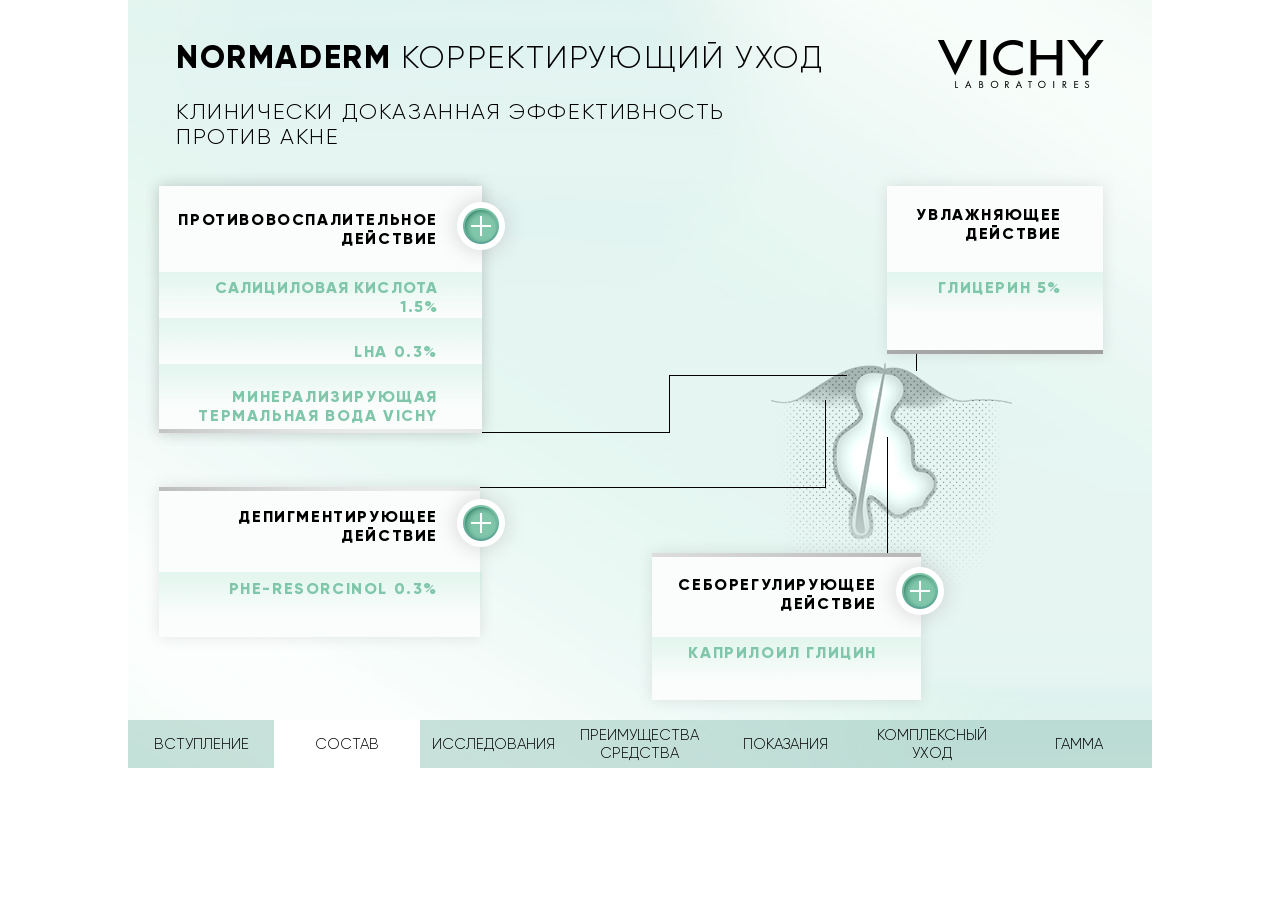
==== commit 31c8eeb3: "+" ====
--- a/02/index.html
+++ b/02/index.html
@@ -27,7 +27,7 @@
         </div>
 
         
-        
+        <div class="rect-1"></div>
         <ul class="list1">
             <li class="plus"></li>
             <li class="li1 bold16">ПРОТИВОВОСПАЛИТЕЛЬНОЕ<br>ДЕЙСТВИ​Е</li>
--- a/css/style.css
+++ b/css/style.css
@@ -165,7 +165,7 @@
   clear: both;
 }
 @font-face {
-  font-family: Gilroy;
+  font-family: "Gilroy ExtraBold";
   src: url("../shared/Gilroy-ExtraBold.eot");
   src: url("../shared/Gilroy-ExtraBold.eot?#iefix") format("embedded-opentype"), url("../shared/Gilroy-ExtraBold.woff") format("woff"), url("../shared/Gilroy-ExtraBold.ttf") format("truetype");
   font-weight: normal;
@@ -266,6 +266,11 @@
 .bold22 {
   font-size: 22px;
   font-family: "Gilroy ExtraBold";
+}
+.bold48 {
+  font-size: 48px;
+  font-family: "Gilroy ExtraBold";
+  letter-spacing: 7px;
 }
 .light16 {
   font-size: 16px;
@@ -362,7 +367,6 @@
     -moz-transform: rotate(-90deg);
     transform: rotate(-90deg);
     overflow: hidden;
-    background-image: linear-gradient(to left, #ffffff 0%, #ffffff 50%, #7cc7b6 60%, #7cc7b6 100%);
   }
   .sld1 .s1 input[type=range]:focus {
     outline: none;
@@ -395,7 +399,7 @@
   }
   .sld1 .s1 .title1 {
     position: absolute;
-    top: 100px;
+    top: 115px;
     left: 50px;
     text-transform: uppercase;
   }
@@ -461,6 +465,18 @@
     height: 600px;
     background-image: url('../images/1/lotion.png');
   }
+  .sld1 .s1 .range-plus {
+    display: none;
+    position: absolute;
+    z-index: 10;
+    right: 142px;
+    width: 92px;
+    height: 92px;
+    background-image: url('../images/1/range-plus.png');
+    background-position: center center;
+    background-size: 80%;
+    cursor: pointer;
+  }
 
 .sld2 {
   background-image: url("../images/2/bg.jpg");
@@ -485,10 +501,19 @@
     text-align: right;
     text-transform: uppercase;
   }
+  .sld2 .rect-1 {
+    position: absolute;
+    top: 173px;
+    left: 18px;
+    width: 701px;
+    height: 273px;
+    background-image: url('../images/2/rect-1.png');
+  }
   .sld2 .list1 {
     top: 210px;
     left: 50px;
     width: 260px;
+    z-index: 1;
   }
   .sld2 .list1 .li2 {
     margin-top: 30px;
@@ -724,7 +749,7 @@
 
   .sld3 .s1 {
     display: none;
-    background-image: url('../images/3/bg2.jpg');
+    background-image: url('../images/3/bg2u.jpg');
   }
 
   .sld3 .s1 .button,
@@ -785,6 +810,7 @@
     top: 337px;
     width: 220px;
     height: 326px;
+    z-index: 1;
   }
   .sld3 .s1 .graph .rect-full,
   .sld3 .s2 .graph .rect-full {
@@ -909,6 +935,16 @@
   .sld3 .s1 .graph-3 .number {
     top: 74px;
     right: 10px;
+  }
+  .sld3 .s1 .rects-l {
+    position: absolute;
+    top: 313px;
+    left: 231px;
+    width: 649px;
+    height: 337px;
+    background-image: url('../images/3/d1-loupe.png');
+    z-index: 0;
+    opacity: 0.4;
   }
   .sld3 .p {
     position: absolute;
@@ -1021,7 +1057,7 @@
 
   .sld3 .s2 {
     display: none;
-    background-image: url('../images/3/bg2-2.jpg');
+    background-image: url('../images/3/bg2u.jpg');
   }
   .sld3 .s2 .button-off {
     left: 34px;
@@ -1082,6 +1118,16 @@
   .sld3 .s2 .graph-3 .number {
     top: 64px;
     right: 2px;
+  }
+  .sld3 .s2 .rects-l {
+    position: absolute;
+    top: 313px;
+    left: 231px;
+    width: 650px;
+    height: 337px;
+    background-image: url('../images/3/d2-loupe.png');
+    z-index: 0;
+    opacity: 0.4;
   }
 
   .sld3 .s3 {
@@ -1144,7 +1190,7 @@
 
   .sld3 .s3-1 {
     display: none;
-    background-image: url('../images/3/bg3-1.jpg');
+    background-image: url('../images/3/bg2u.jpg');
   }
   .sld3 .s3-1 .head {
     position: absolute;
@@ -1184,6 +1230,7 @@
     top: 3px;
     width: 105px;
     height: 100%;
+    z-index: 1;
   }
   .sld3 .s3-1 .table-left .graph-1 {
     left: 52px;
@@ -1231,7 +1278,7 @@
     top: 0;
     left: 0;
     width: 15px;
-    margin-left: 7px;
+    margin-left: 8px;
     /* background-size: 100% 100%; */
     background-position: 0 0;
   }
@@ -1456,11 +1503,21 @@
     bottom: 6px;
     right: -6px;
   }
+  .sld3 .s3-1 .rects-l {
+    position: absolute;
+    top: 338px;
+    left: 133px;
+    width: 780px;
+    height: 282px;
+    background-image: url('../images/3/d4-loupe.png');
+    z-index: 0;
+    opacity: 0.4;
+  }
 
 
   .sld3 .s3-2 {
     display: none;
-    background-image: url('../images/3/bg3-2.jpg');
+    background-image: url('../images/3/bg2u.jpg');
   }
   .sld3 .s3-2 .table,
   .sld3 .s3-3 .table {
@@ -1477,6 +1534,7 @@
     top: 3px;
     width: 205px;
     height: 100%;
+    z-index: 1;
   }
   .sld3 .s3-2 .table .graph-1,
   .sld3 .s3-3 .table .graph-1 {
@@ -1676,11 +1734,21 @@
     width: 495px;
     height: 354px;
   }
+  .sld3 .s3-2 .rects-l {
+    position: absolute;
+    top: 435px;
+    left: 231px;
+    width: 637px;
+    height: 185px;
+    background-image: url('../images/3/d5-loupe.png');
+    z-index: 0;
+    opacity: 0.4;
+  }
 
 
   .sld3 .s3-3 {
     display: none;
-    background-image: url('../images/3/bg3-3.jpg');
+    background-image: url('../images/3/bg2u.jpg');
   }
   .sld3 .s3-3 .table .graph-1 .gr-item-0 .rect-0 {
     height: 244px;
@@ -1769,6 +1837,16 @@
   }
   .sld3 .s3-3 .graph-3 .number {
     top: 62px;
+  }
+  .sld3 .s3-3 .rects-l {
+    position: absolute;
+    top: 367px;
+    left: 231px;
+    width: 637px;
+    height: 253px;
+    background-image: url('../images/3/d6-loupe.png');
+    z-index: 0;
+    opacity: 0.4;
   }
 
   .sld3 .s4 {
@@ -1981,7 +2059,7 @@
 
   .sld3 .s5 {
     display: none;
-    background-image: url('../images/3/bg5.jpg');
+    background-image: url('../images/3/bg2u.jpg');
   }
   .sld3 .s5 .ttl {
     position: absolute;
@@ -2021,6 +2099,7 @@
     bottom: 6px;
     width: 217px;
     height: 100%;
+    z-index: 1;
   }
   .sld3 .s5 .table .graph-1 {
     left: 174px;
@@ -2150,6 +2229,16 @@
     top: 546px;
     left: 24px;
   }
+  .sld3 .s5 .rects-l {
+    position: absolute;
+    top: 360px;
+    left: 294px;
+    width: 507px;
+    height: 355px;
+    background-image: url('../images/3/d3-loupe.png');
+    z-index: 0;
+    opacity: 0.4;
+  }
 
   .sld4 .s0 {
     background-image: url('../images/4/bg.jpg');
@@ -2172,7 +2261,7 @@
     width: 419px;
     height: 559px;
     background-image: url('../images/4/lotion.png');
-    animation-duration: 1s;
+    animation-duration: 2s;
   }
 
   .sld5 .s0 {
